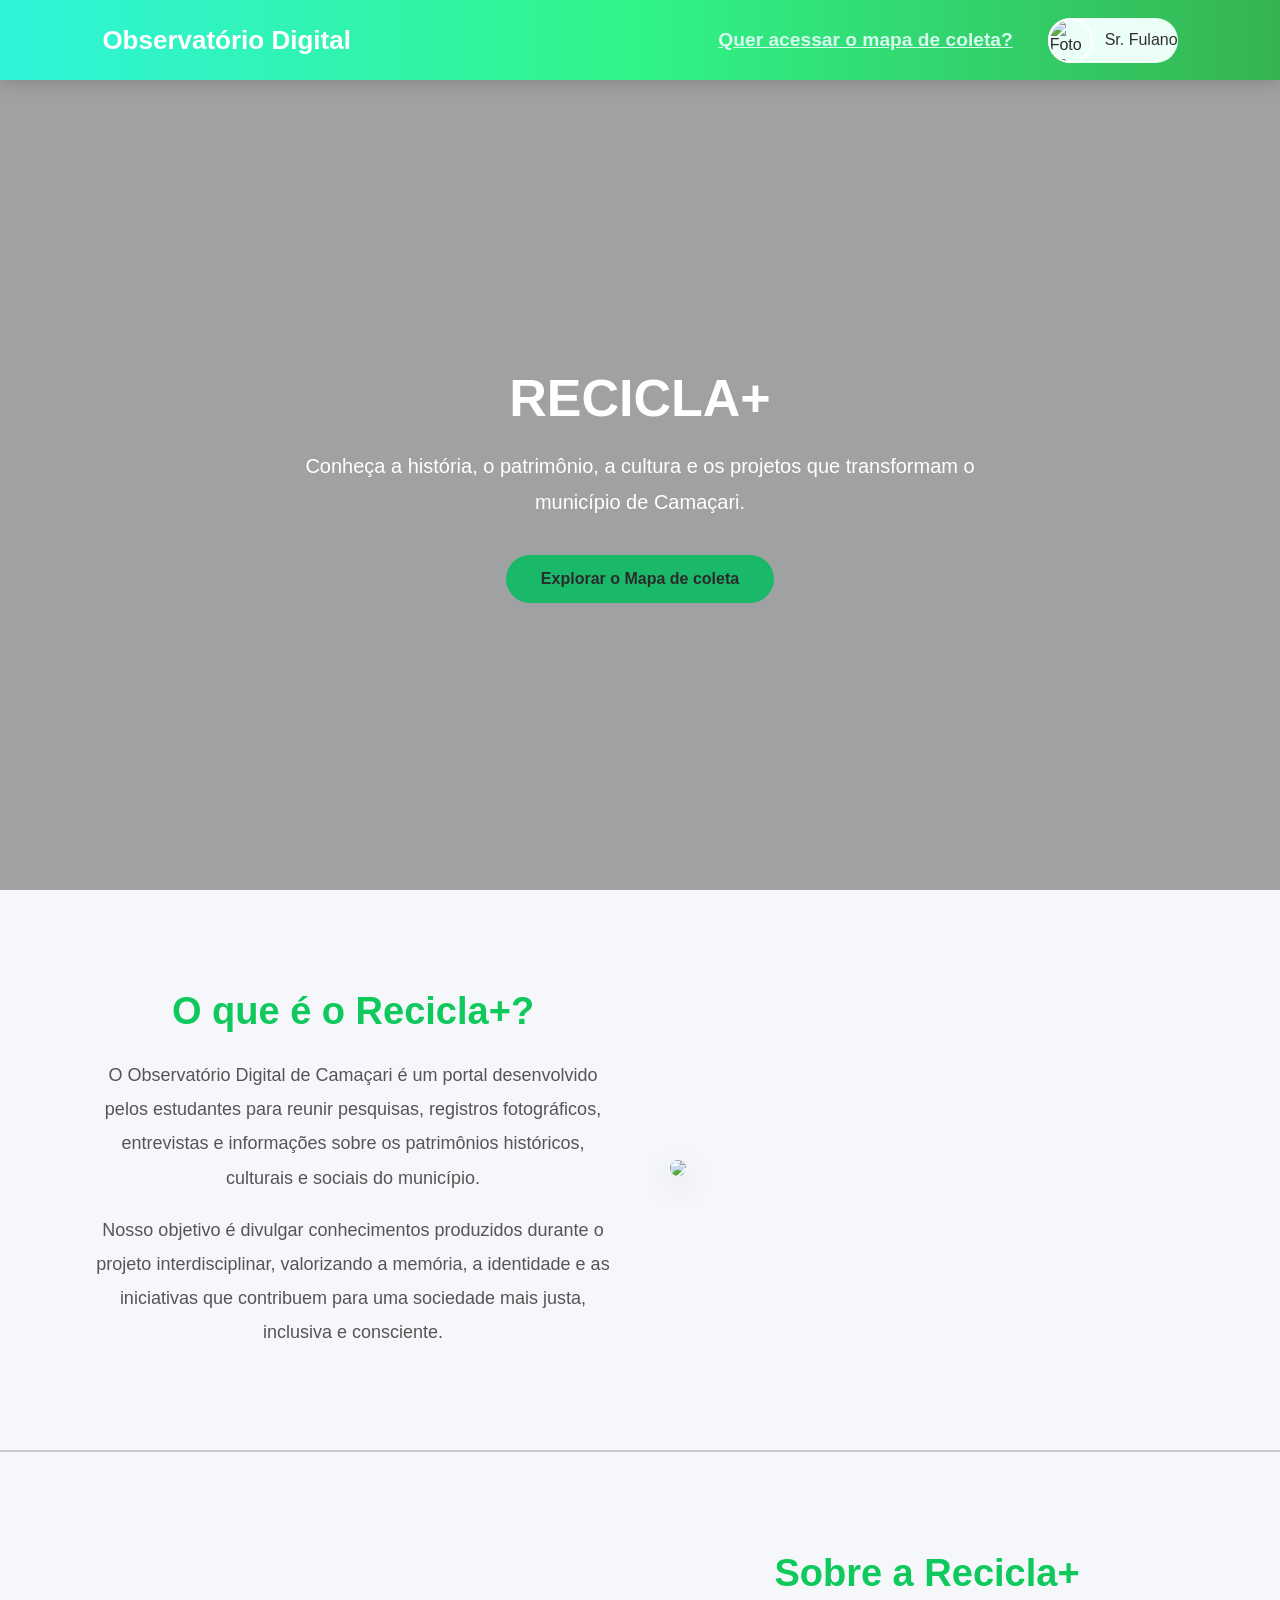
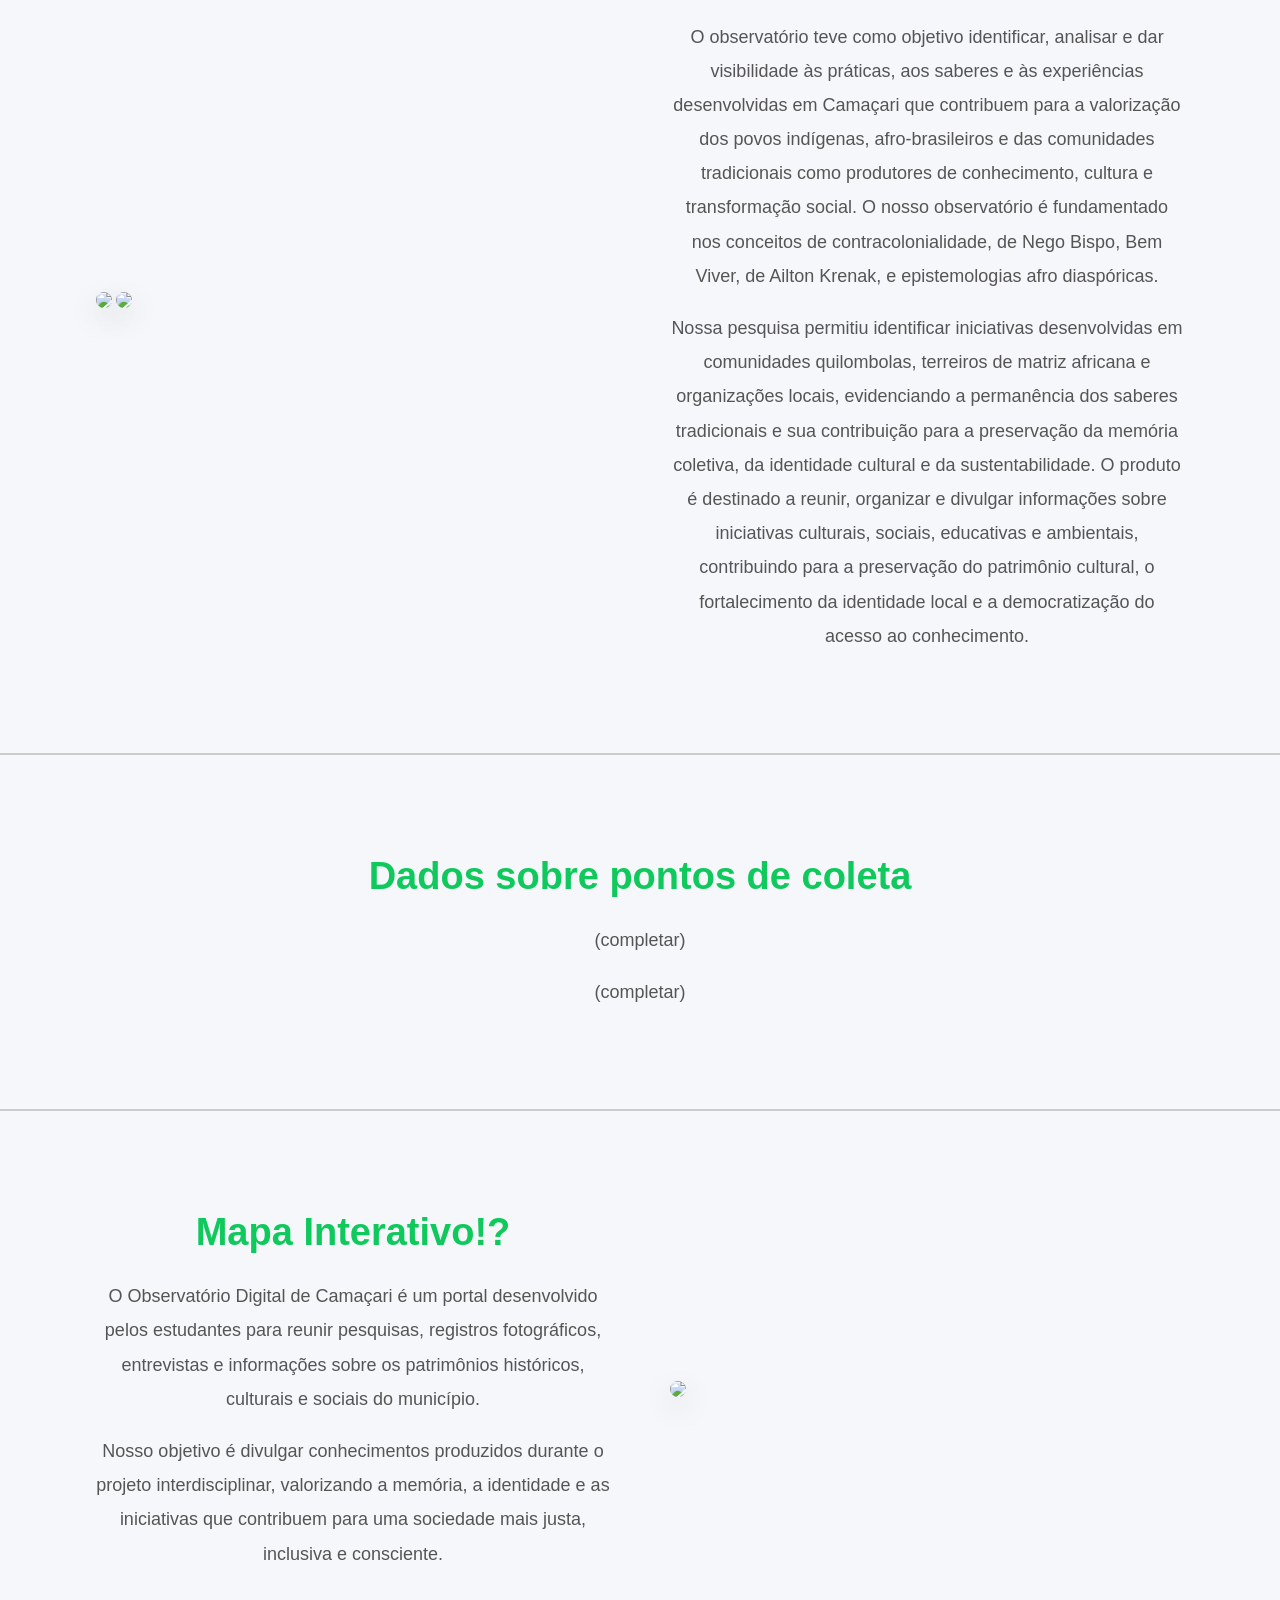
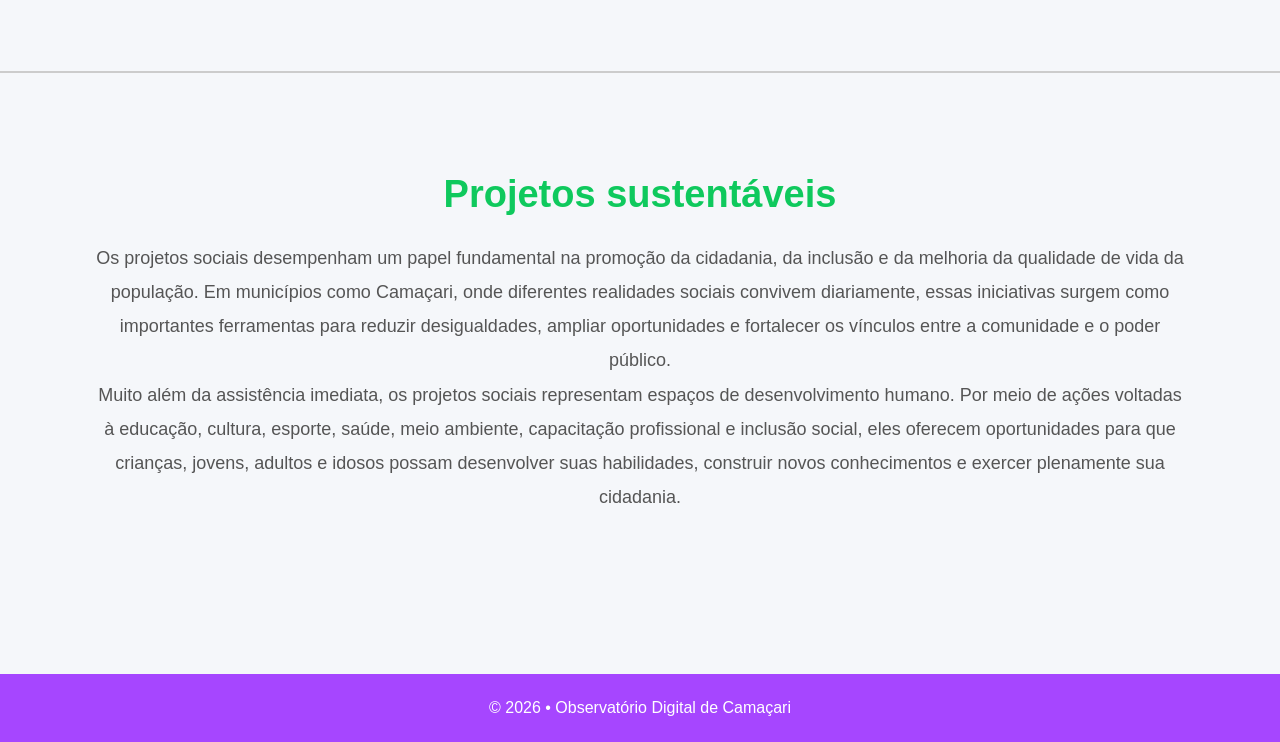
==== index.html @ 1f4148ce "Adicionando tudo que eu fiz desde 7:00" ====
<!DOCTYPE html>
<html lang="pt-BR">
<head>
<meta charset="UTF-8">
<meta name="viewport" content="width=device-width, initial-scale=1.0">

<title>Observatório Digital de Camaçari</title>

<link href="recursos2/home.css" rel="stylesheet">

</head>

<body>

<header>


<div class="logo">

  <h2>Observatório Digital</h2>

</div>

<nav>
            <button id="button">Quer acessar o mapa de coleta?</button>
            <div class="user-profile" >        
                <img src="https://encrypted-tbn0.gstatic.com/images?q=tbn:ANd9GcTvbJuYcqvVs_79X4Yy4Hj0wxfVNXwMsStUS_vH77l0SEomRdXSbLgIWrzU&s=10" alt="Foto de perfil" id="userimg">
                <h3 id="username">Sr. Fulano</h3>
                </div>

        </nav>

</header>

<!-- Aqui é o cabeçalho inicial-->

<section class="hero">

<div class="hero-content">

<h1>RECICLA+</h1>

<p>

Conheça a história, o patrimônio, a cultura e os projetos
que transformam o município de Camaçari.

</p>

<a href="#" class="btn">

Explorar o Mapa de coleta

</a>

</div>

</section>

<!-- Primeiro sobre-->



<section class="sobre">

<div class="texto1">

<h2>O que é o Recicla+?</h2>

<p>

O Observatório Digital de Camaçari é um portal desenvolvido
pelos estudantes para reunir pesquisas, registros fotográficos,
entrevistas e informações sobre os patrimônios históricos,
culturais e sociais do município.

</p>

<br>

<p>

Nosso objetivo é divulgar conhecimentos produzidos durante
o projeto interdisciplinar, valorizando a memória, a identidade
e as iniciativas que contribuem para uma sociedade mais justa,
inclusiva e consciente.

</p>

</div>

<div class="imagem">

<img src="https://blogger.googleusercontent.com/img/b/R29vZ2xl/AVvXsEh2GADcpsVYtwxvRdhyphenhyphennuKxAy5X-VXSYOnoaiGXrhHWpPWOA0fd_KvvPHgKa3dELFNddSvMpXwOrGMR8a-W3tw3qMD0-_oOTT14PoQR9-1KDHm1W_zDYEKhJw5KjUGHpUmTl-We4SqWpi8/s550/paroquia-do-divino-espirito.jpg">

</div>

</section>

<!-- A partir daqui é sobre o segundo sobre-->
<hr style="border: 0; border-top: 2px solid #ccc; margin: 20px 0;">

<section class="sobre">

<div class="imagem">

<img src="https://encrypted-tbn0.gstatic.com/images?q=tbn:ANd9GcT_UUx2mxKRzTuoXvuELKrg51cZapQam0dfR7pubhwHhCP2T8aeZZFwtFY&s=10">
<img src="https://encrypted-tbn0.gstatic.com/images?q=tbn:ANd9GcRGh8moG_SYYwbx7XzI5nkL3e6_1crmSPXZi5e2_LYdy8k1KRcasbnfYQNB&s=10">

</div>

<div class="texto1">

<h2>Sobre a Recicla+</h2>

<p>

O observatório teve como objetivo identificar, analisar e dar visibilidade às práticas, 
aos saberes e às experiências desenvolvidas em Camaçari que contribuem para a 
valorização dos povos indígenas, afro-brasileiros e das comunidades tradicionais como 
produtores de conhecimento, cultura e transformação social. O nosso observatório é fundamentado 
nos conceitos de contracolonialidade, de Nego Bispo, Bem Viver, de Ailton Krenak, e epistemologias afro
diaspóricas.

</p>

<br>

<p>

Nossa pesquisa permitiu identificar iniciativas desenvolvidas em comunidades 
quilombolas, terreiros de matriz africana e organizações locais, evidenciando a permanência 
dos saberes tradicionais e sua contribuição para a preservação da memória coletiva, da 
identidade cultural e da sustentabilidade.  O produto é destinado a 
reunir, organizar e divulgar informações sobre iniciativas culturais, sociais, educativas e 
ambientais, contribuindo para a preservação do patrimônio cultural, o fortalecimento da 
identidade local e a democratização do acesso ao conhecimento. 

</p>

</div>



</section>


<!-- A descrição da tabelinha, sem imagens -->
<hr style="border: 0; border-top: 2px solid #ccc; margin: 20px 0;">

<section class="sobre">

<div class="texto1">

<h2>Dados sobre pontos de coleta</h2>

<p>

(completar)

</p>

<br>

<p>

(completar)

</p>

</div>



</section>


<!-- Aqui é a print do mapa -->
<hr style="border: 0; border-top: 2px solid #ccc; margin: 20px 0;">

<section class="sobre">

<div class="texto1">

<h2>Mapa Interativo!?</h2>

<p>

O Observatório Digital de Camaçari é um portal desenvolvido
pelos estudantes para reunir pesquisas, registros fotográficos,
entrevistas e informações sobre os patrimônios históricos,
culturais e sociais do município.

</p>

<br>

<p>

Nosso objetivo é divulgar conhecimentos produzidos durante
o projeto interdisciplinar, valorizando a memória, a identidade
e as iniciativas que contribuem para uma sociedade mais justa,
inclusiva e consciente.

</p>

</div>

<div class="imagem">

<img src="mapa.png">

</div>

</section>

<!-- A descrição da da galeria de projetos, sem imagens -->
<hr style="border: 0; border-top: 2px solid #ccc; margin: 20px 0;">

<section class="sobre">

<div class="texto1">

<h2>Projetos sustentáveis</h2>

<p>Os projetos sociais desempenham um papel fundamental na promoção da cidadania, da inclusão e da melhoria da qualidade de vida da população. Em municípios como Camaçari, onde diferentes realidades sociais convivem diariamente, essas iniciativas surgem como importantes ferramentas para reduzir desigualdades, ampliar oportunidades e fortalecer os vínculos entre a comunidade e o poder público.</p>

<p>Muito além da assistência imediata, os projetos sociais representam espaços de desenvolvimento humano. Por meio de ações voltadas à educação, cultura, esporte, saúde, meio ambiente, capacitação profissional e inclusão social, eles oferecem oportunidades para que crianças, jovens, adultos e idosos possam desenvolver suas habilidades, construir novos conhecimentos e exercer plenamente sua cidadania.</p>

</div>

</section>

 <!-- Cards da galeria-->
    <main class="galeria" id="galeria">
        <!-- Os cards serão criados pelo JavaScript -->
    </main>




</section>

<!-- Refêrencias aos scripts no fim do HTML pra carregar tudo-->
    <script src="homepage-recursos/home.js"></script>
    <script src="homepage-recursos/page.js"></script>

<footer>

© 2026 • Observatório Digital de Camaçari

</footer>

</body>
</html>
---- recursos2/home.css ----
*{
    margin:0;
    padding:0;
    box-sizing:border-box;
}

body{
    font-family:'Poppins',sans-serif;
    background:#f5f7fa;
    color:#2b2b2b;
}

header{
    position:fixed;
    top:0;
    width:100%;
    height:80px;

    background:linear-gradient(90deg,#30f4da,#30f488,#35b451 );

    display:flex;
    justify-content:space-between;
    align-items:center;

    padding:0 8%;

    box-shadow:0 4px 15px rgba(0,0,0,.15);

    z-index:1000;
}


.logo {
    display: flex;
    align-items: center;
    gap: 50px; 
}

.logo h2 {
    color: rgb(255, 255, 255);
    font-size: 26px;
    font-weight: 700;
    margin: 0; 
}


nav{

    display:flex;

    gap:35px;

}


nav a{

    text-decoration:none;

    color:white;

    font-weight:500;

    transition:.3s;

}

nav button {
    text-decoration: underline;
    color: rgb(214, 252, 239);
    font-weight: 700; 
    transition: .3s;
    
    
    background-color: transparent;
    border: none; 
    font-size: 1.2rem; 
    cursor: pointer;
    padding: 0; 
}



nav a:hover{

    opacity:.75;

}

nav button:hover{

    opacity:.75;

}

.hero{

    margin-top:80px;

    height:90vh;

    display:flex;

    justify-content:center;

    align-items:center;

    text-align:center;

    padding:50px;

    background:linear-gradient(rgba(0,0,0,.35),rgba(0,0,0,.35)),
    url("https://www.infomoney.com.br/wp-content/uploads/2025/05/Sustentabilidade-e1746910966121.jpg?quality=70");

    background-size:cover;

    background-position:center;

    color:white;

}

.hero-content{

    max-width:700px;

}

.hero h1{

    font-size:52px;

    margin-bottom:20px;

}

.hero p{

    font-size:20px;

    line-height:1.8;

    margin-bottom:35px;

}

.btn{

    display:inline-block;

    padding:15px 35px;

    border-radius:50px;

    text-decoration:none;

    background:#19b969;

    color:#2b2b2b;

    font-weight:bold;

    transition:.3s;

}

.btn:hover{

    transform:translateY(-3px);

}

.sobre{

    width:85%;

    max-width:1100px;

    margin:100px auto;

    display:flex;

    gap:60px;

    align-items:center;

}

/*  Texto 1*/

.texto1{

    flex:1;

}

.texto1 h2{

    font-size:38px;

    color:#0fc95d;

    margin-bottom:25px;
    text-align: center;

}

.texto1 p{

    line-height:1.9;

    color:#555;
     text-align: center;
    font-size:18px;

}


/* Resto */

.imagem{

    flex:1;

}

.imagem img{

    width:100%;
    margin-bottom: 20px;
    margin-top: 20px;
    border-radius:20px;

    box-shadow:0 10px 30px rgba(0,0,0,.15);
    transition:.8s;

}

.imagem img:hover{

transform: scale(1.05);
}

footer{

    background:#a646ff ;

    color:white;

    text-align:center;

    padding:25px;

}

.galeria{

    width:80%;

    max-width:1000px;

    margin:0 auto 60px;

    display:grid;

    grid-template-columns:
    repeat(auto-fit,minmax(320px,1fr));

    gap:35px;
    cursor: pointer; 

}

.galeria1{

    width:80%;

    max-width:1000px;

    margin:0 auto 60px;

    display:grid;

    grid-template-columns:
    repeat(auto-fit,minmax(320px,1fr));

    gap:35px;
    cursor: pointer; 

}

/* ==========================
   CARD DO PROJETO
========================== */


.card-img{

    background:white;

    border-radius:20px;

    overflow:hidden;

    transition:.35s;

    box-shadow:
    0 10px 25px rgba(0,0,0,.10);

}


.card-img:hover{

    transform:translateY(-20px);

    box-shadow:
    0 15px 40px rgba(164, 73, 250, 0.35);
    transform: scale(1.05);

}

  .user-profile {
      display: flex;
      align-items: center;
      gap: 12px;
      background-color: #ecfff6;
       border-radius: 30px 30px 30px 30px;
    }


    .user-profile img {
      width: 45px;
      height: 45px;
      border-radius: 50%;
      object-fit: cover; 
      border: 2px solid #fff;
    }

    .user-profile img:hover {
      transform: scale(1.05);
    }

    .user-profile h3 {
      color: #2f3030;
      margin: 0; 
      font-family: Arial, sans-serif;
      font-size: 16px;
      font-weight: 500;
    }

    .user-profile h3:hover {
        transform: scale(1.05);
    }
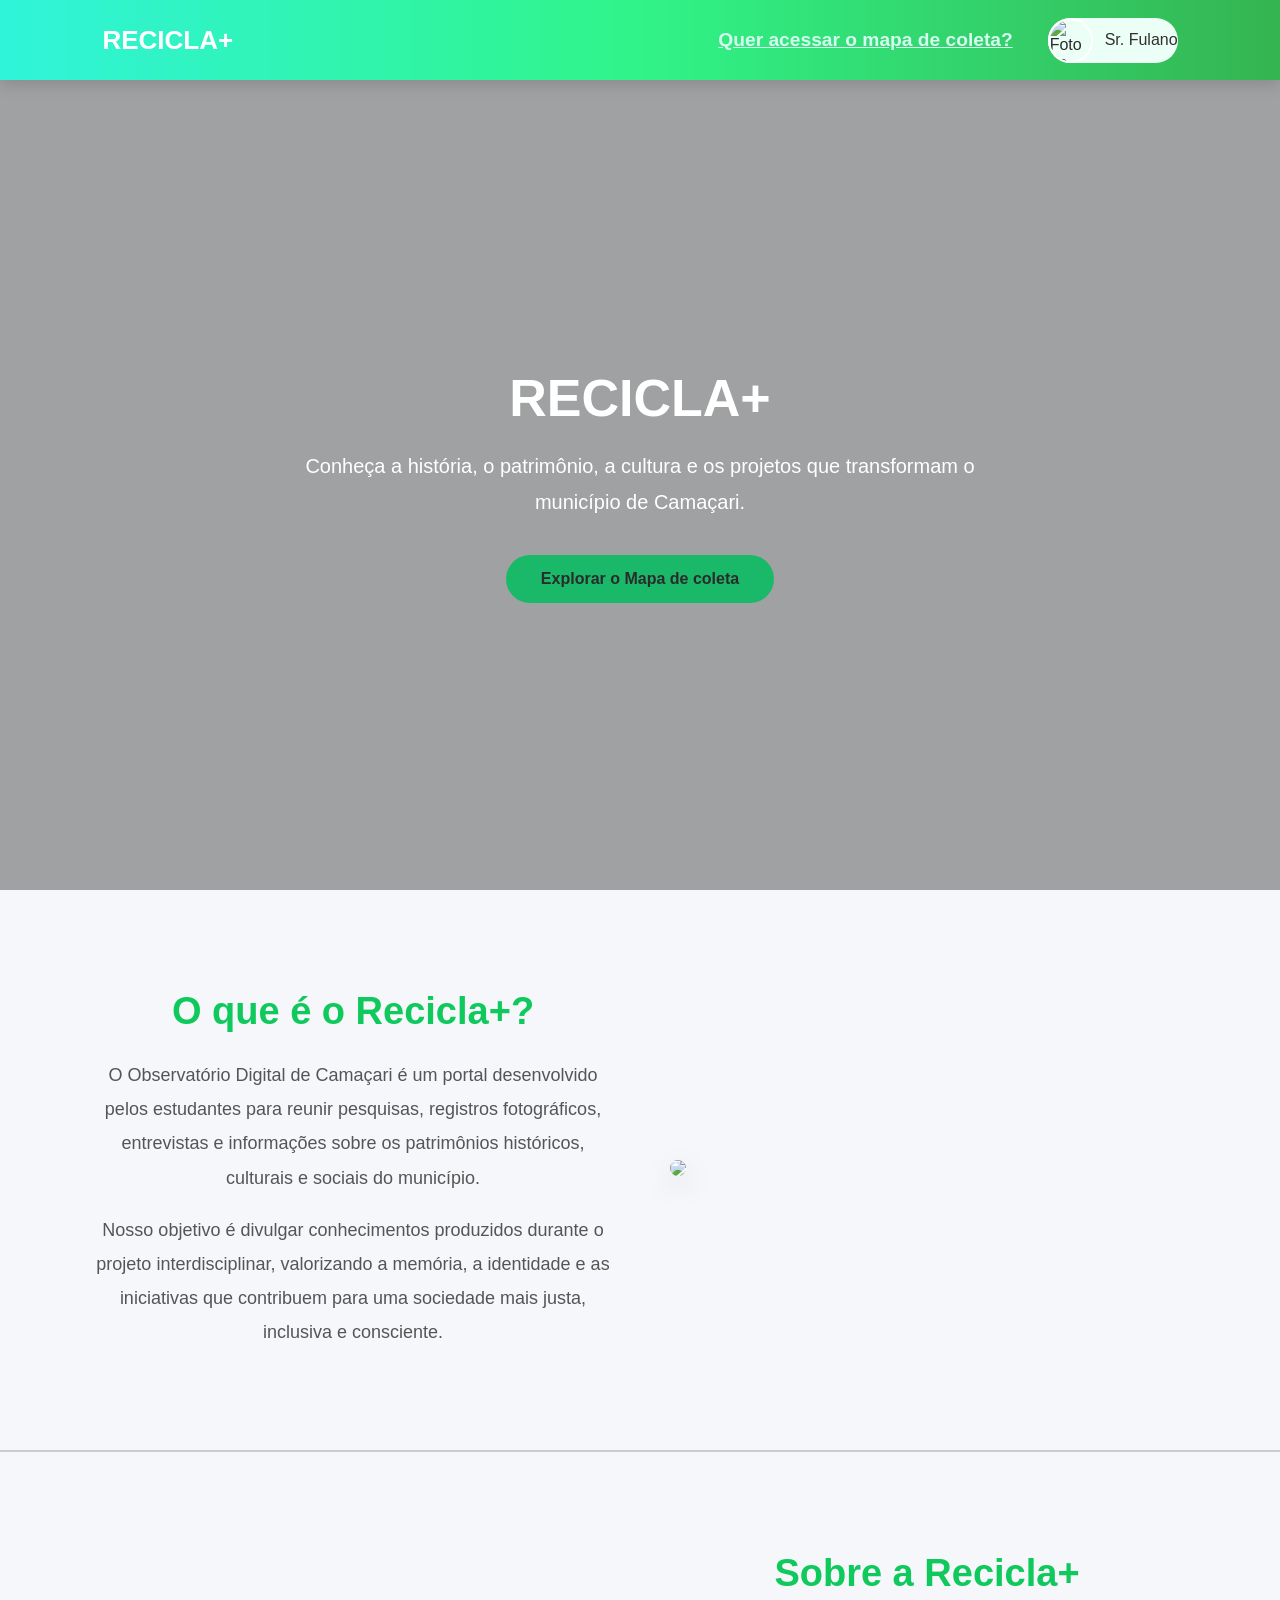
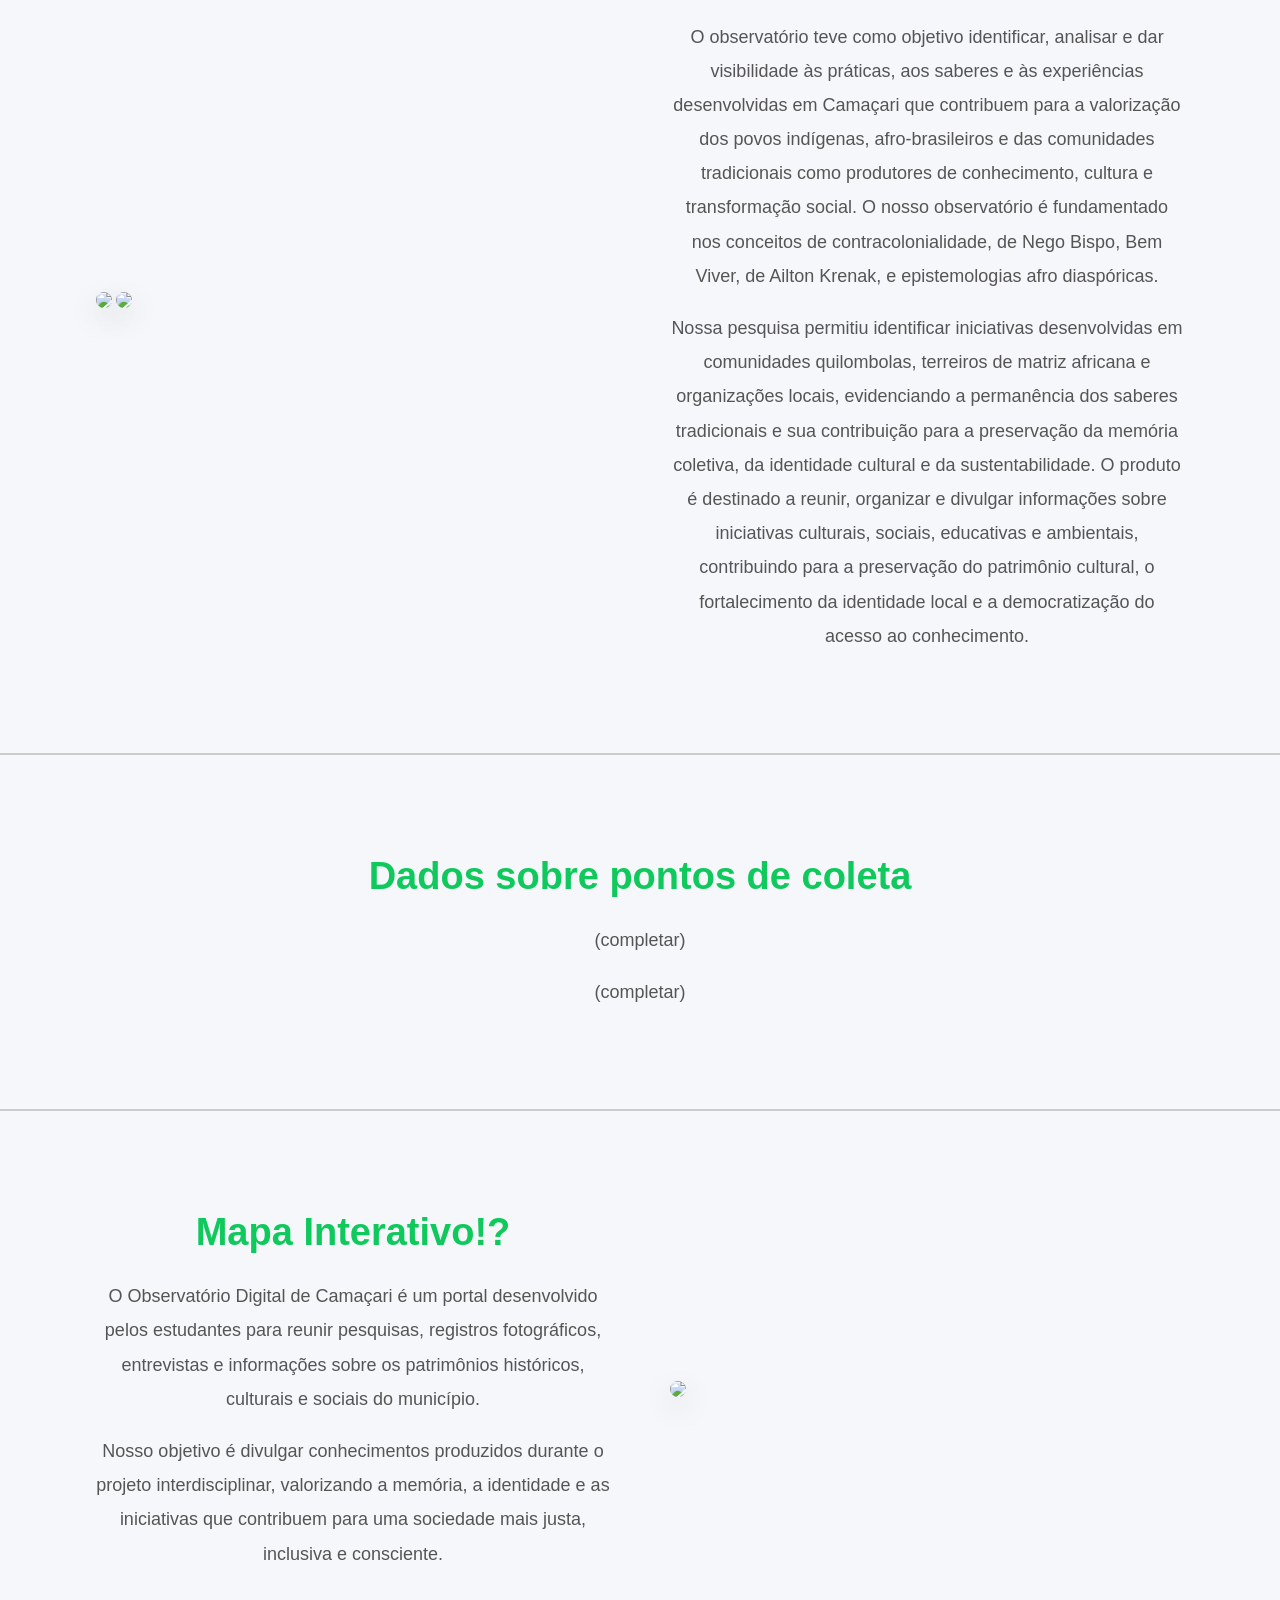
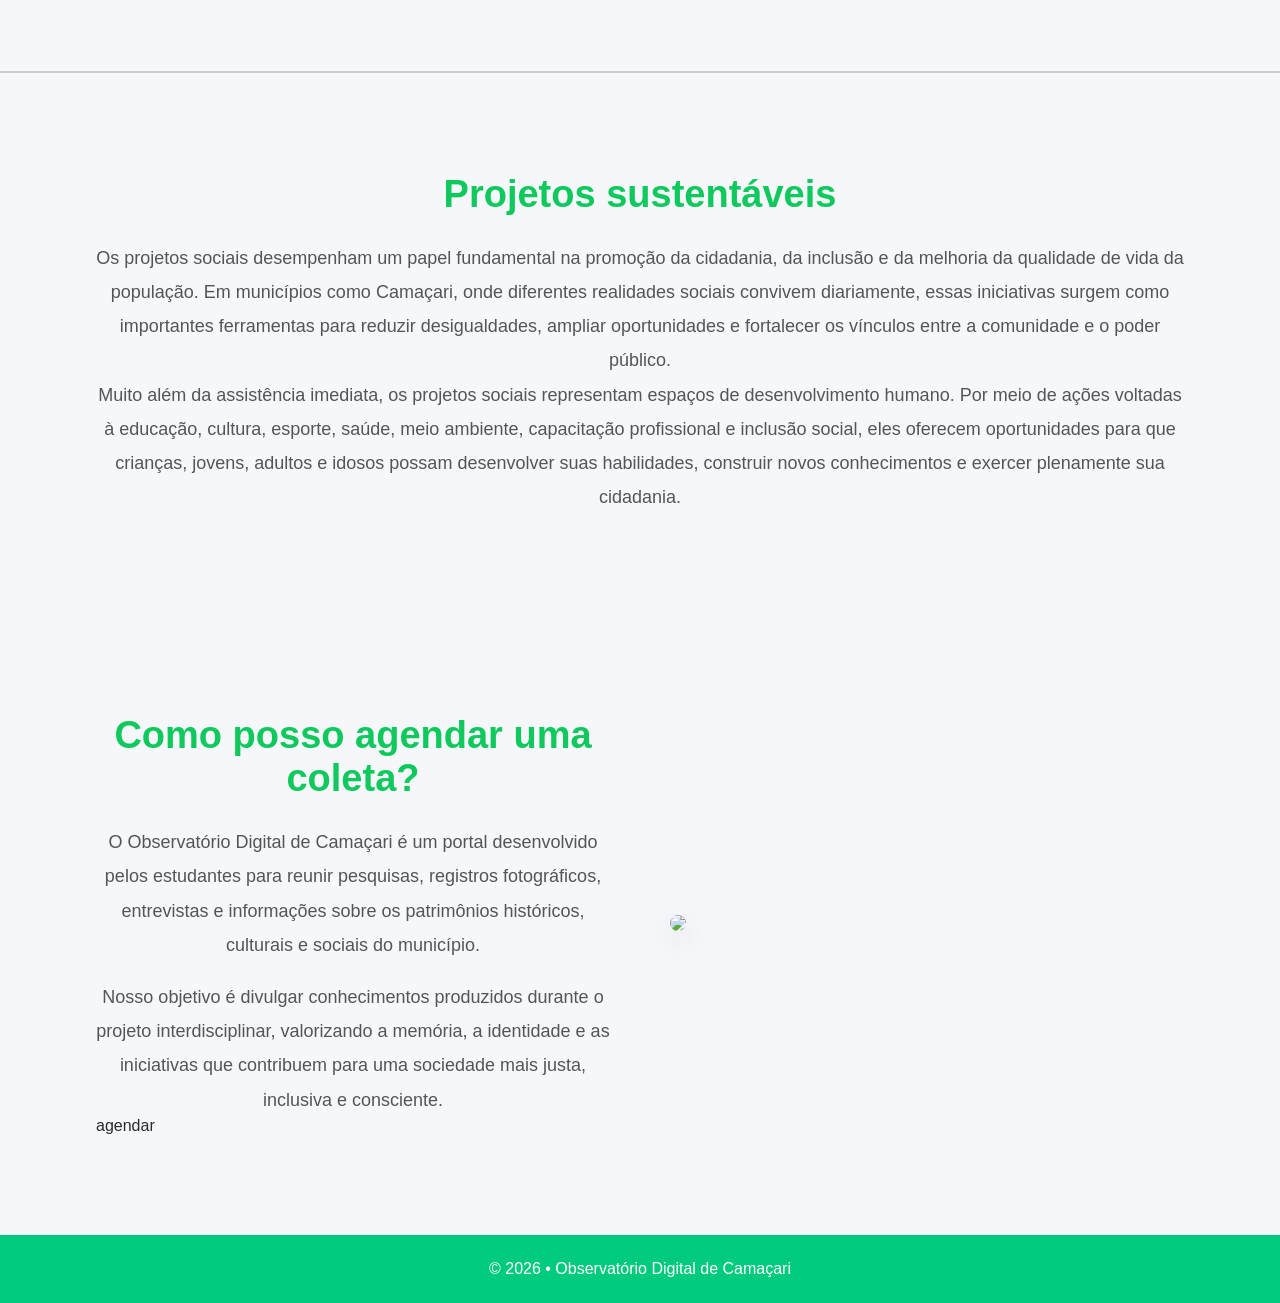
==== commit 3cb3e124: "Atualizando todo o trabalho, com sistema de pontos só o front" ====
--- a/index.html
+++ b/index.html
@@ -4,7 +4,7 @@
 <meta charset="UTF-8">
 <meta name="viewport" content="width=device-width, initial-scale=1.0">
 
-<title>Observatório Digital de Camaçari</title>
+<title>RECICLA+ - home</title>
 
 <link href="recursos2/home.css" rel="stylesheet">
 
@@ -17,7 +17,7 @@
 
 <div class="logo">
 
-  <h2>Observatório Digital</h2>
+  <h2>RECICLA+</h2>
 
 </div>
 
@@ -47,7 +47,7 @@
 
 </p>
 
-<a href="#" class="btn">
+<a href="http://127.0.0.1:5500/mapa.html" class="btn">
 
 Explorar o Mapa de coleta
 
@@ -91,7 +91,7 @@
 
 <div class="imagem">
 
-<img src="https://blogger.googleusercontent.com/img/b/R29vZ2xl/AVvXsEh2GADcpsVYtwxvRdhyphenhyphennuKxAy5X-VXSYOnoaiGXrhHWpPWOA0fd_KvvPHgKa3dELFNddSvMpXwOrGMR8a-W3tw3qMD0-_oOTT14PoQR9-1KDHm1W_zDYEKhJw5KjUGHpUmTl-We4SqWpi8/s550/paroquia-do-divino-espirito.jpg">
+<img src="https://encrypted-tbn0.gstatic.com/images?q=tbn:ANd9GcSHN-goLT7LZ_uojBtQTOiPHWVU9CE-BYgIHt07w3ZBGQ&s=10">
 
 </div>
 
@@ -104,8 +104,8 @@
 
 <div class="imagem">
 
-<img src="https://encrypted-tbn0.gstatic.com/images?q=tbn:ANd9GcT_UUx2mxKRzTuoXvuELKrg51cZapQam0dfR7pubhwHhCP2T8aeZZFwtFY&s=10">
-<img src="https://encrypted-tbn0.gstatic.com/images?q=tbn:ANd9GcRGh8moG_SYYwbx7XzI5nkL3e6_1crmSPXZi5e2_LYdy8k1KRcasbnfYQNB&s=10">
+<img src="https://i0.wp.com/www.larplasticos.com.br/wp-content/uploads/2020/08/como-reciclar.jpg?resize=660%2C371&ssl=1">
+<img src="https://encrypted-tbn0.gstatic.com/images?q=tbn:ANd9GcT-mJaRRf_LtFpo7Sc_B4y26khoyUBIwIGRL6Dbg3LyiNv_idCRalcyW65p&s=10">
 
 </div>
 
@@ -241,6 +241,43 @@
 
 </section>
 
+
+<section class="sobre">
+
+<div class="texto1">
+
+<h2>Como posso agendar uma coleta?</h2>
+
+<p>
+
+O Observatório Digital de Camaçari é um portal desenvolvido
+pelos estudantes para reunir pesquisas, registros fotográficos,
+entrevistas e informações sobre os patrimônios históricos,
+culturais e sociais do município.
+
+</p>
+
+<br>
+
+<p>
+
+Nosso objetivo é divulgar conhecimentos produzidos durante
+o projeto interdisciplinar, valorizando a memória, a identidade
+e as iniciativas que contribuem para uma sociedade mais justa,
+inclusiva e consciente.
+
+</p>
+
+<a> agendar </a>
+</div>
+
+<div class="imagem">
+
+<img src="https://encrypted-tbn0.gstatic.com/images?q=tbn:ANd9GcSHN-goLT7LZ_uojBtQTOiPHWVU9CE-BYgIHt07w3ZBGQ&s=10">
+
+</div>
+
+</section>
 <!-- Refêrencias aos scripts no fim do HTML pra carregar tudo-->
     <script src="homepage-recursos/home.js"></script>
     <script src="homepage-recursos/page.js"></script>
--- a/recursos2/home.css
+++ b/recursos2/home.css
@@ -244,7 +244,7 @@
 
 footer{
 
-    background:#a646ff ;
+    background:#00ca7d ;
 
     color:white;
 
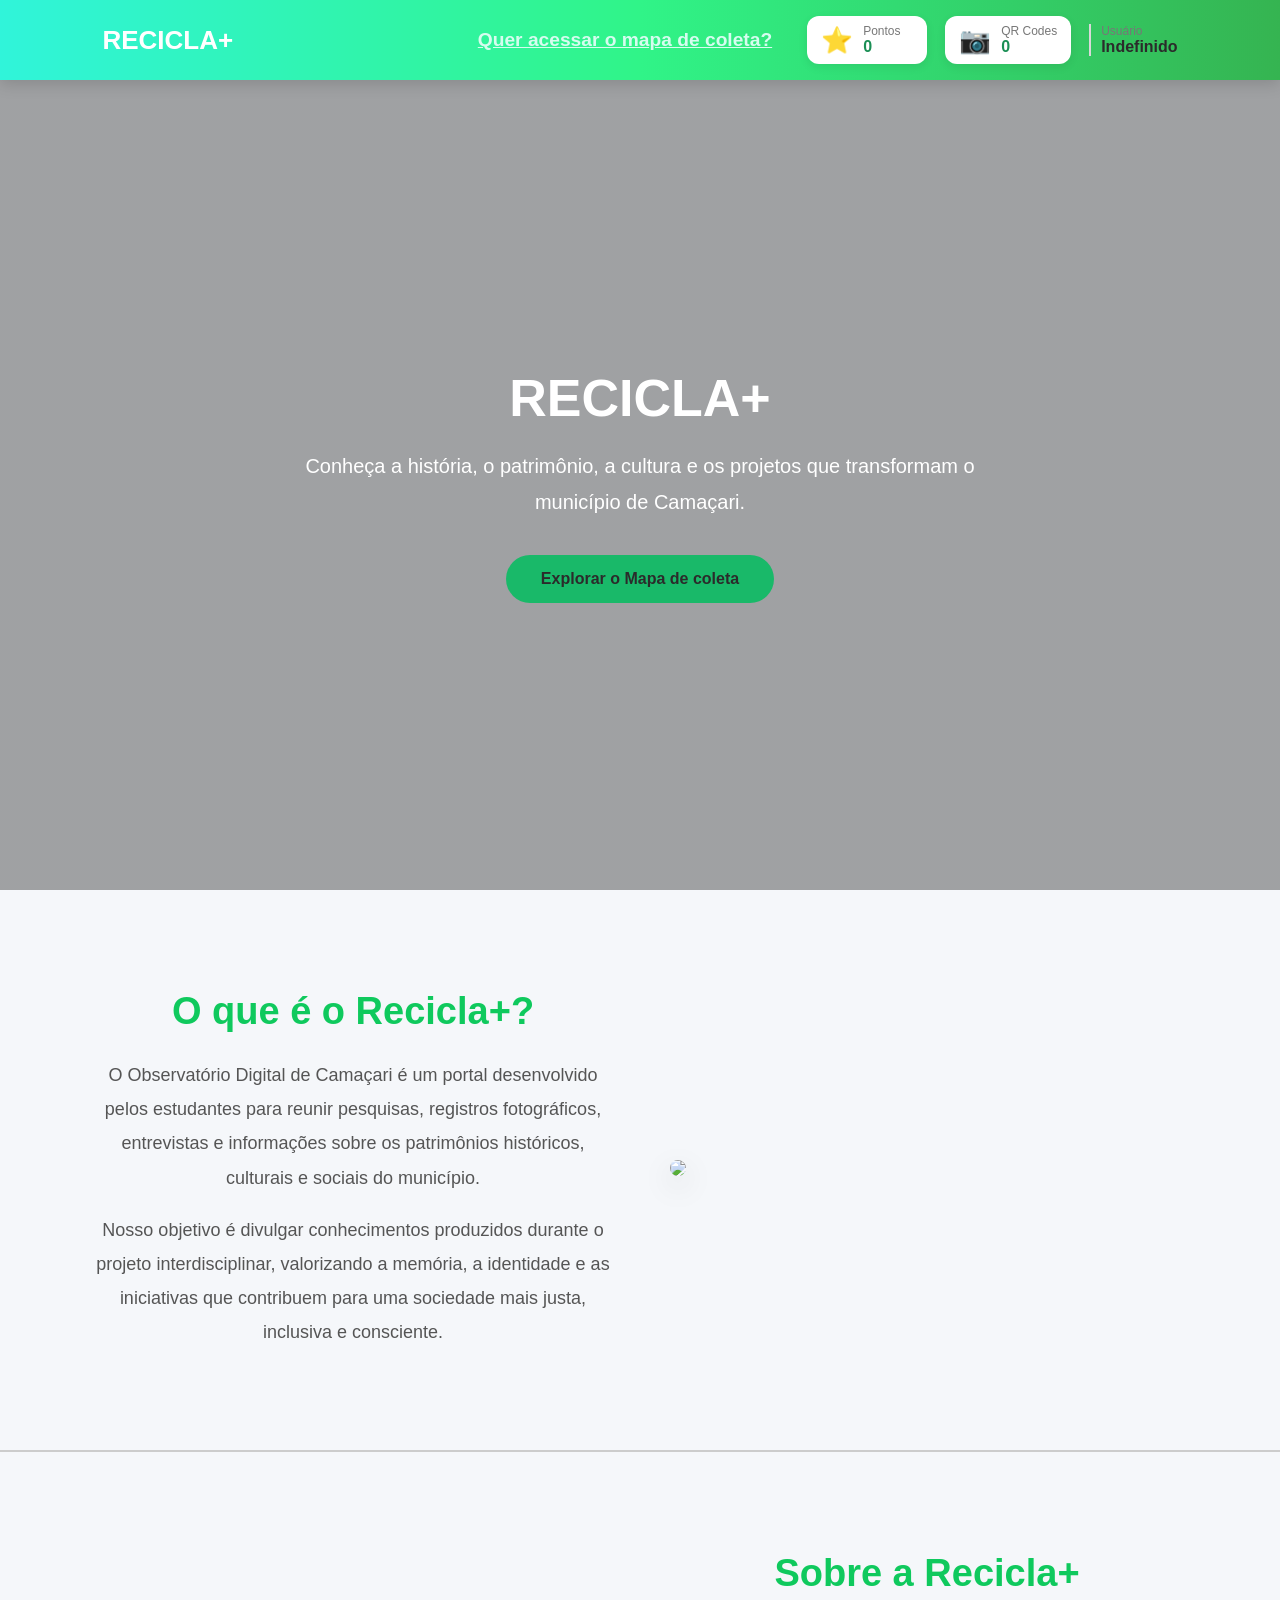
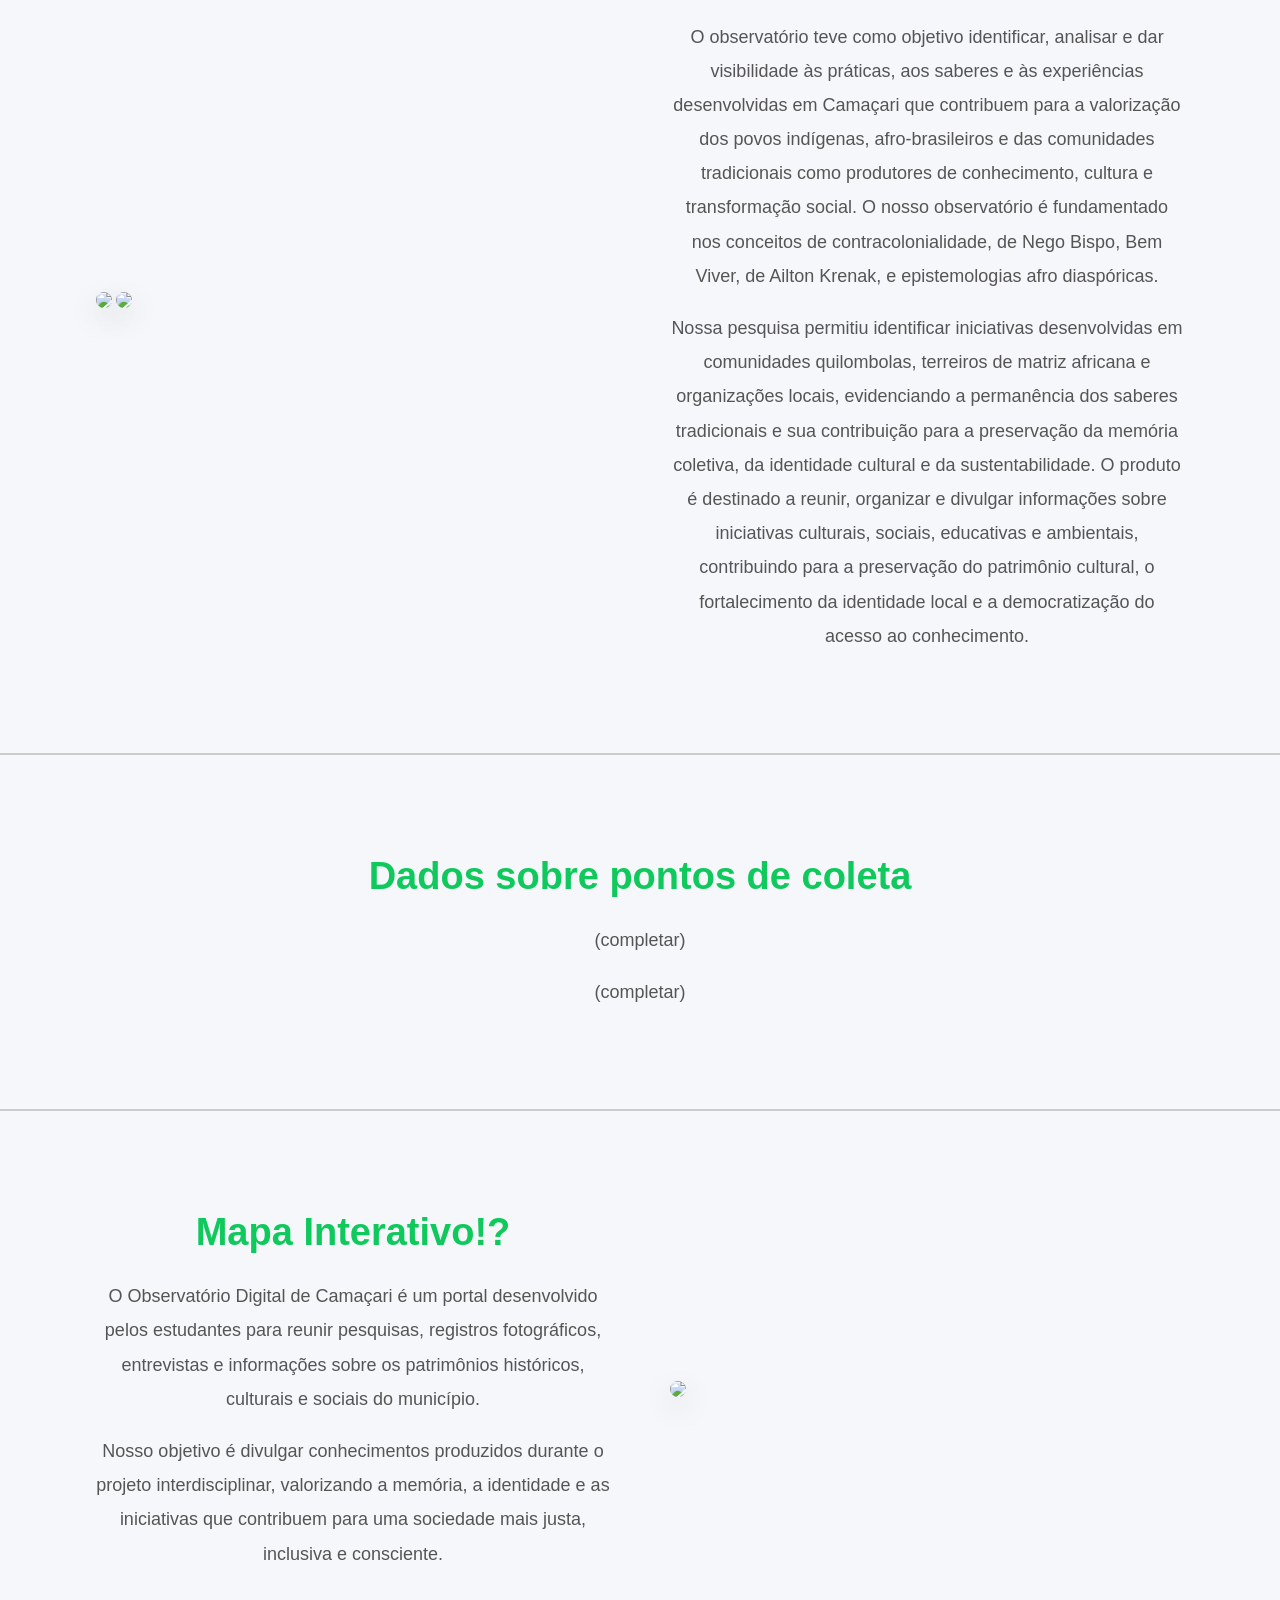
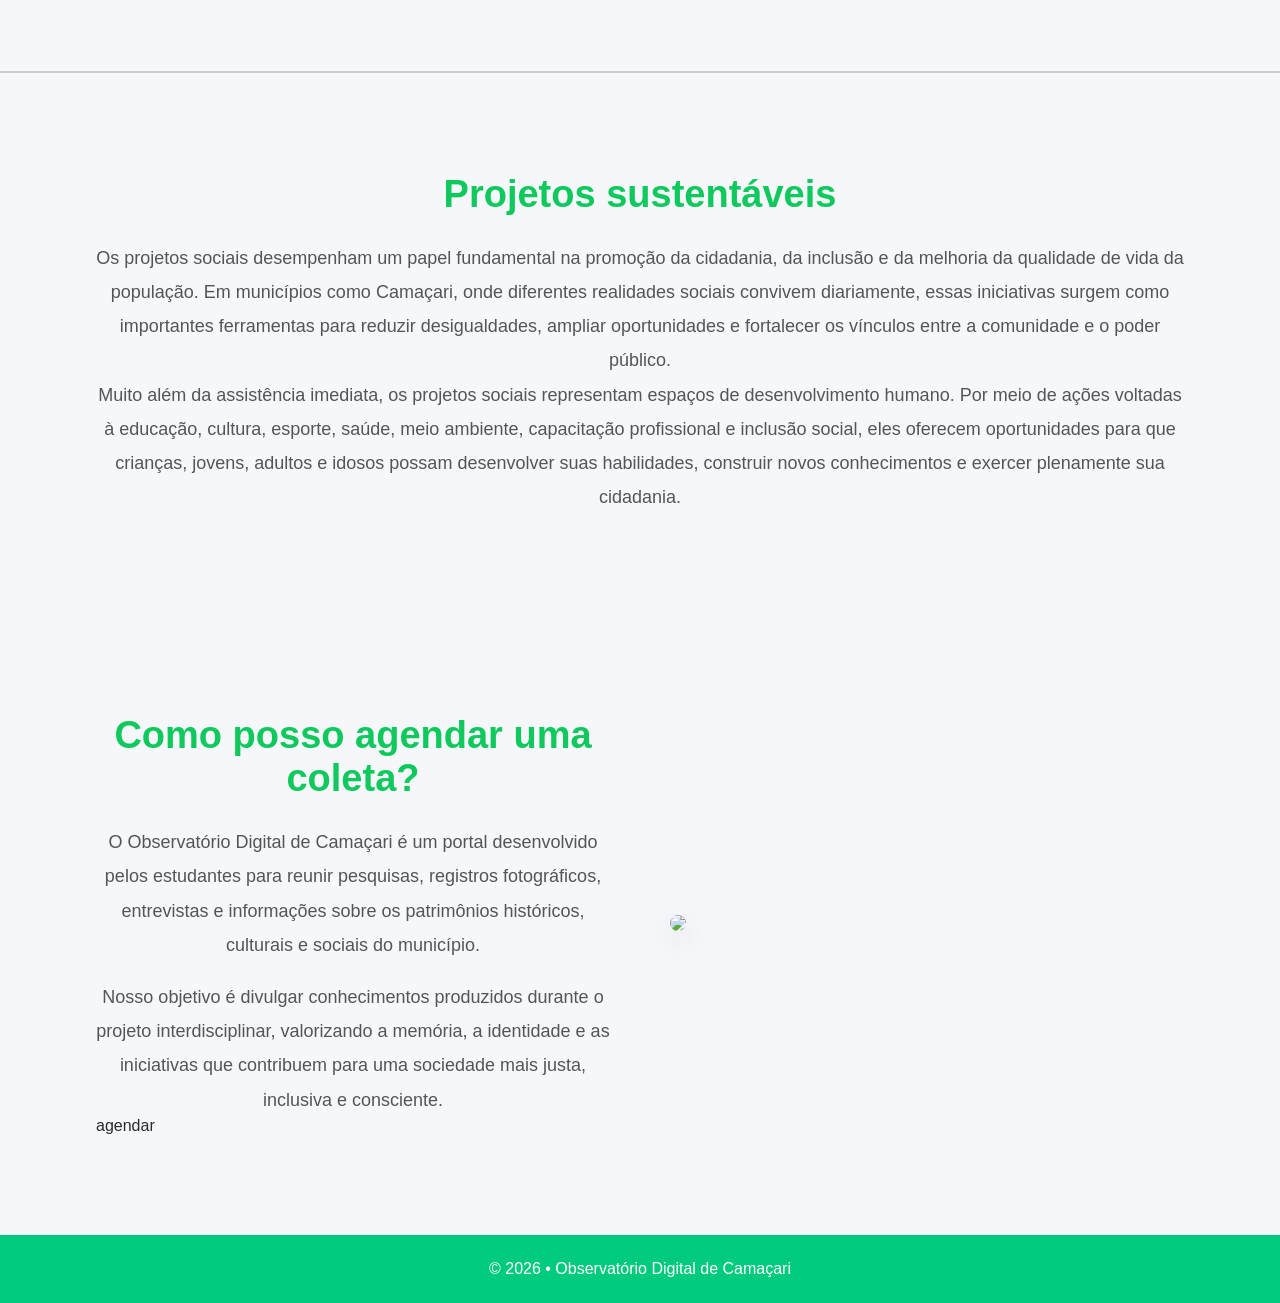
==== commit 4a3c096e: "Adicionando alguns ajustes, como fazer os botões funcionaram e aba simples no Mapa" ====
--- a/index.html
+++ b/index.html
@@ -1,12 +1,13 @@
 <!DOCTYPE html>
 <html lang="pt-BR">
 <head>
-<meta charset="UTF-8">
-<meta name="viewport" content="width=device-width, initial-scale=1.0">
-
-<title>RECICLA+ - home</title>
-
-<link href="recursos2/home.css" rel="stylesheet">
+    <meta charset="UTF-8">
+    <meta name="viewport" content="width=device-width, initial-scale=1.0">
+
+    <title>RECICLA+ - home</title>
+    <link rel="icon" type="image/png" href="logo.jpeg">
+    
+    <link href="recursos2/home.css" rel="stylesheet">
 
 </head>
 
@@ -14,21 +15,50 @@
 
 <header>
 
-
-<div class="logo">
-
-  <h2>RECICLA+</h2>
-
-</div>
-
-<nav>
-            <button id="button">Quer acessar o mapa de coleta?</button>
-            <div class="user-profile" >        
-                <img src="https://encrypted-tbn0.gstatic.com/images?q=tbn:ANd9GcTvbJuYcqvVs_79X4Yy4Hj0wxfVNXwMsStUS_vH77l0SEomRdXSbLgIWrzU&s=10" alt="Foto de perfil" id="userimg">
+    <div class="logo">
+        <h2>RECICLA+</h2>
+    </div>
+
+    <nav>
+
+        <button id="buttonAba">
+            Quer acessar o mapa de coleta?
+        </button>
+
+        <div class="infoUsuario">
+
+            <div class="statusUsuario">
+
+                <span class="iconeStatus">⭐</span>
+
+                <div>
+                    <small>Pontos</small>
+                    <h4 id="pontosNav">0</h4>
+                </div>
+
+            </div>
+
+            <div class="statusUsuario">
+
+                <span class="iconeStatus">📷</span>
+
+                <div>
+                    <small>QR Codes</small>
+                    <h4 id="qrNav">0</h4>
+                </div>
+
+            </div>
+
+            <div class="usuarioNome">
+
+                <small>Usuário</small>
                 <h3 id="username">Sr. Fulano</h3>
-                </div>
-
-        </nav>
+
+            </div>
+
+        </div>
+
+    </nav>
 
 </header>
 
@@ -47,7 +77,7 @@
 
 </p>
 
-<a href="http://127.0.0.1:5500/mapa.html" class="btn">
+<a href="https://luiscript-ed.github.io/ReciclaMais/site-map/mapa.html" class="btn">
 
 Explorar o Mapa de coleta
 
@@ -279,8 +309,7 @@
 
 </section>
 <!-- Refêrencias aos scripts no fim do HTML pra carregar tudo-->
-    <script src="homepage-recursos/home.js"></script>
-    <script src="homepage-recursos/page.js"></script>
+    <script src="recursos2/home.js"></script>
 
 <footer>
 
--- a/recursos2/home.css
+++ b/recursos2/home.css
@@ -352,4 +352,77 @@
 
     .user-profile h3:hover {
         transform: scale(1.05);
-    }+    }
+
+    .infoUsuario{
+
+    display:flex;
+    align-items:center;
+    gap:18px;
+
+}
+
+.statusUsuario{
+
+    display:flex;
+    align-items:center;
+    gap:10px;
+
+    background:#ffffff;
+    padding:8px 14px;
+
+    border-radius:12px;
+
+    box-shadow:0 3px 10px rgba(0,0,0,.08);
+
+    min-width:120px;
+
+}
+
+.iconeStatus{
+
+    font-size:1.6rem;
+
+}
+
+.statusUsuario small{
+
+    display:block;
+    color:#777;
+    font-size:.75rem;
+
+}
+
+.statusUsuario h4{
+
+    margin:0;
+    color:#1b8f55;
+    font-size:1rem;
+    font-weight:700;
+
+}
+
+.usuarioNome{
+
+    display:flex;
+    flex-direction:column;
+    justify-content:center;
+
+    padding-left:10px;
+    border-left:2px solid #d9d9d9;
+
+}
+
+.usuarioNome small{
+
+    color:#777;
+    font-size:.75rem;
+
+}
+
+.usuarioNome h3{
+
+    margin:0;
+    font-size:1rem;
+
+}
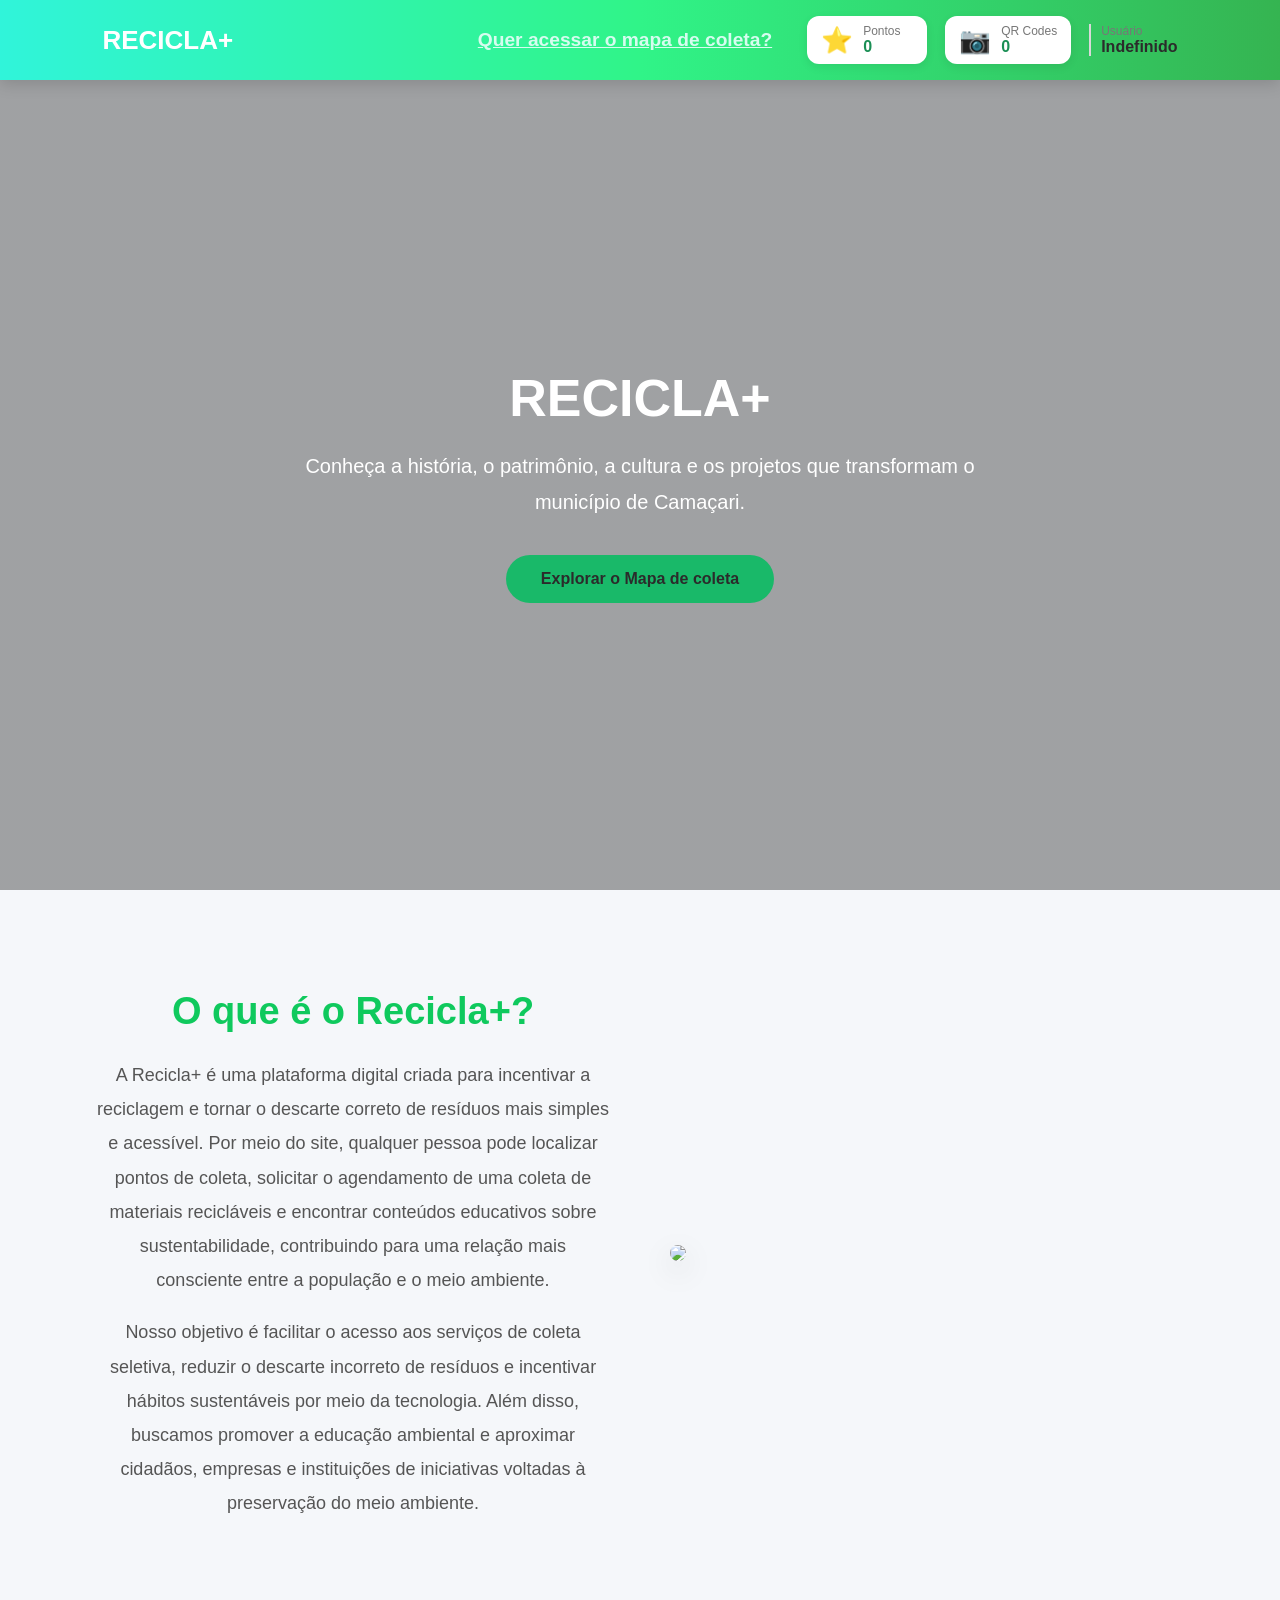
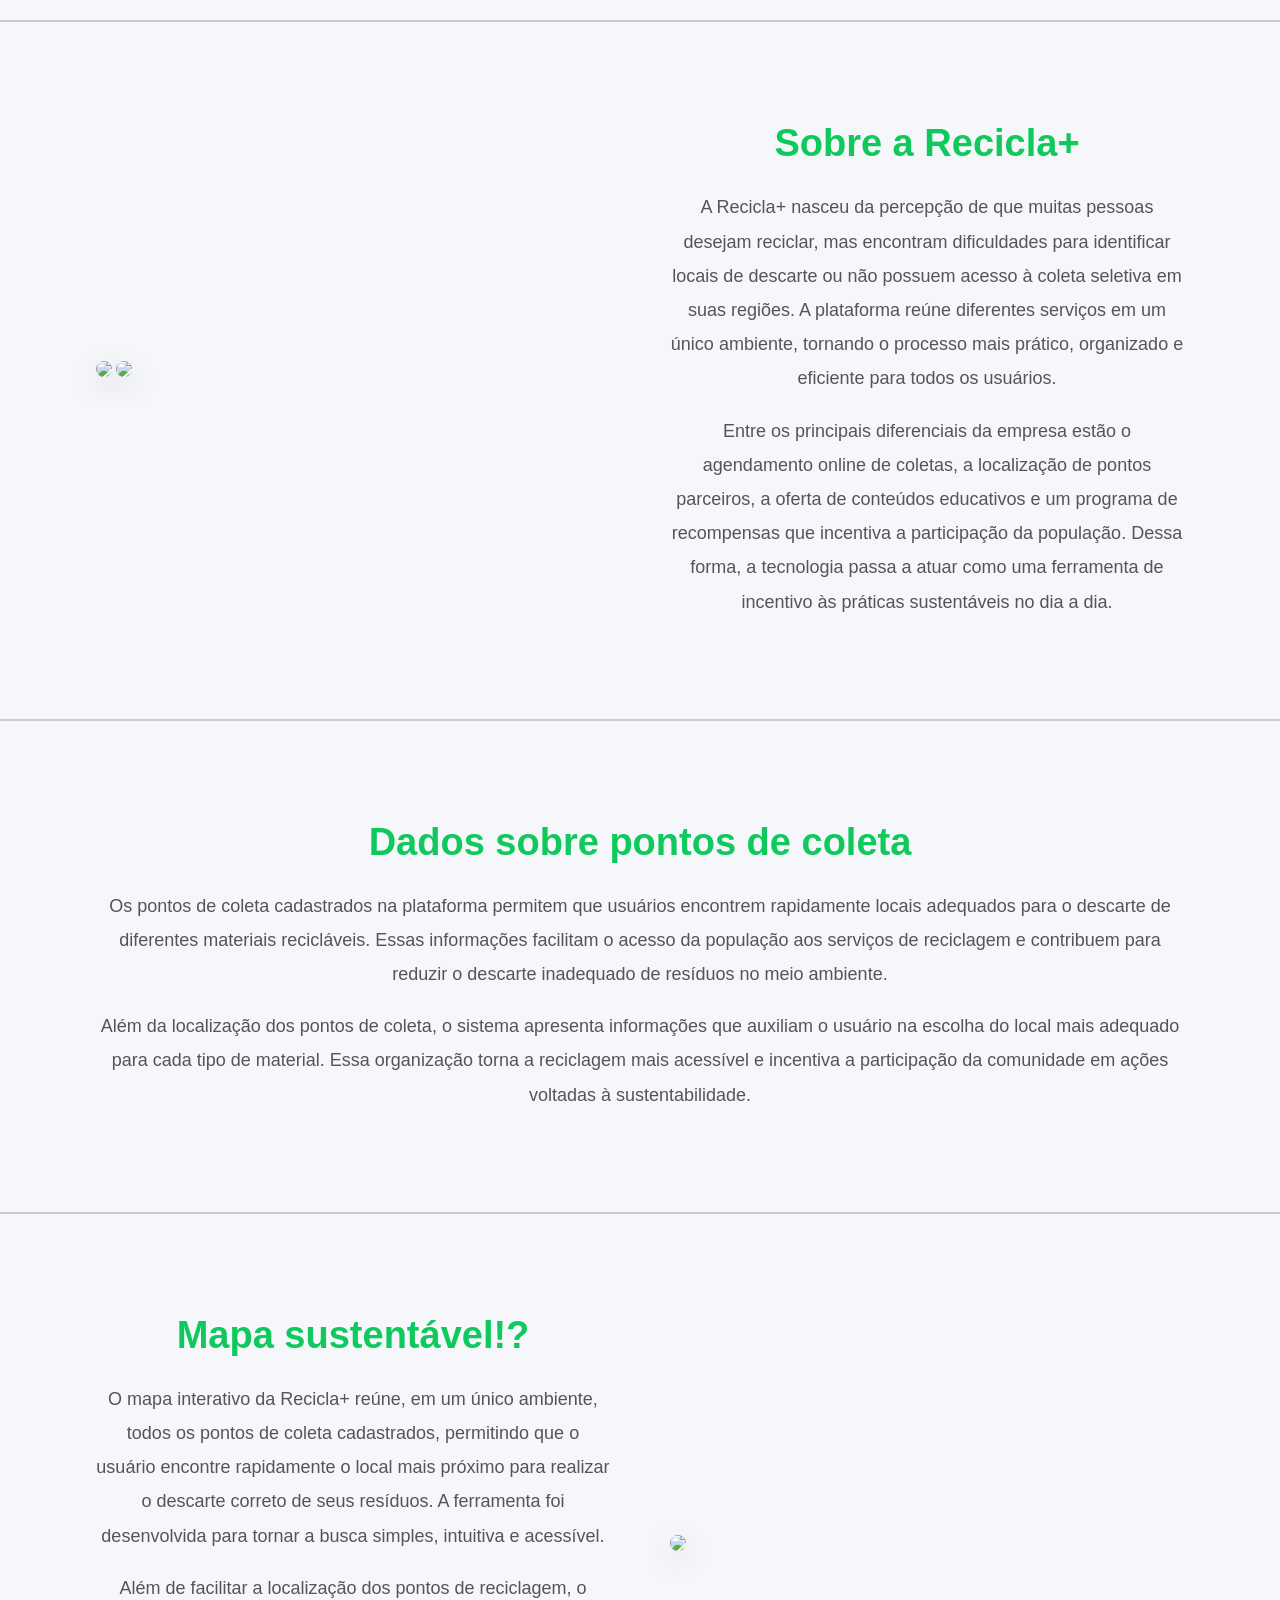
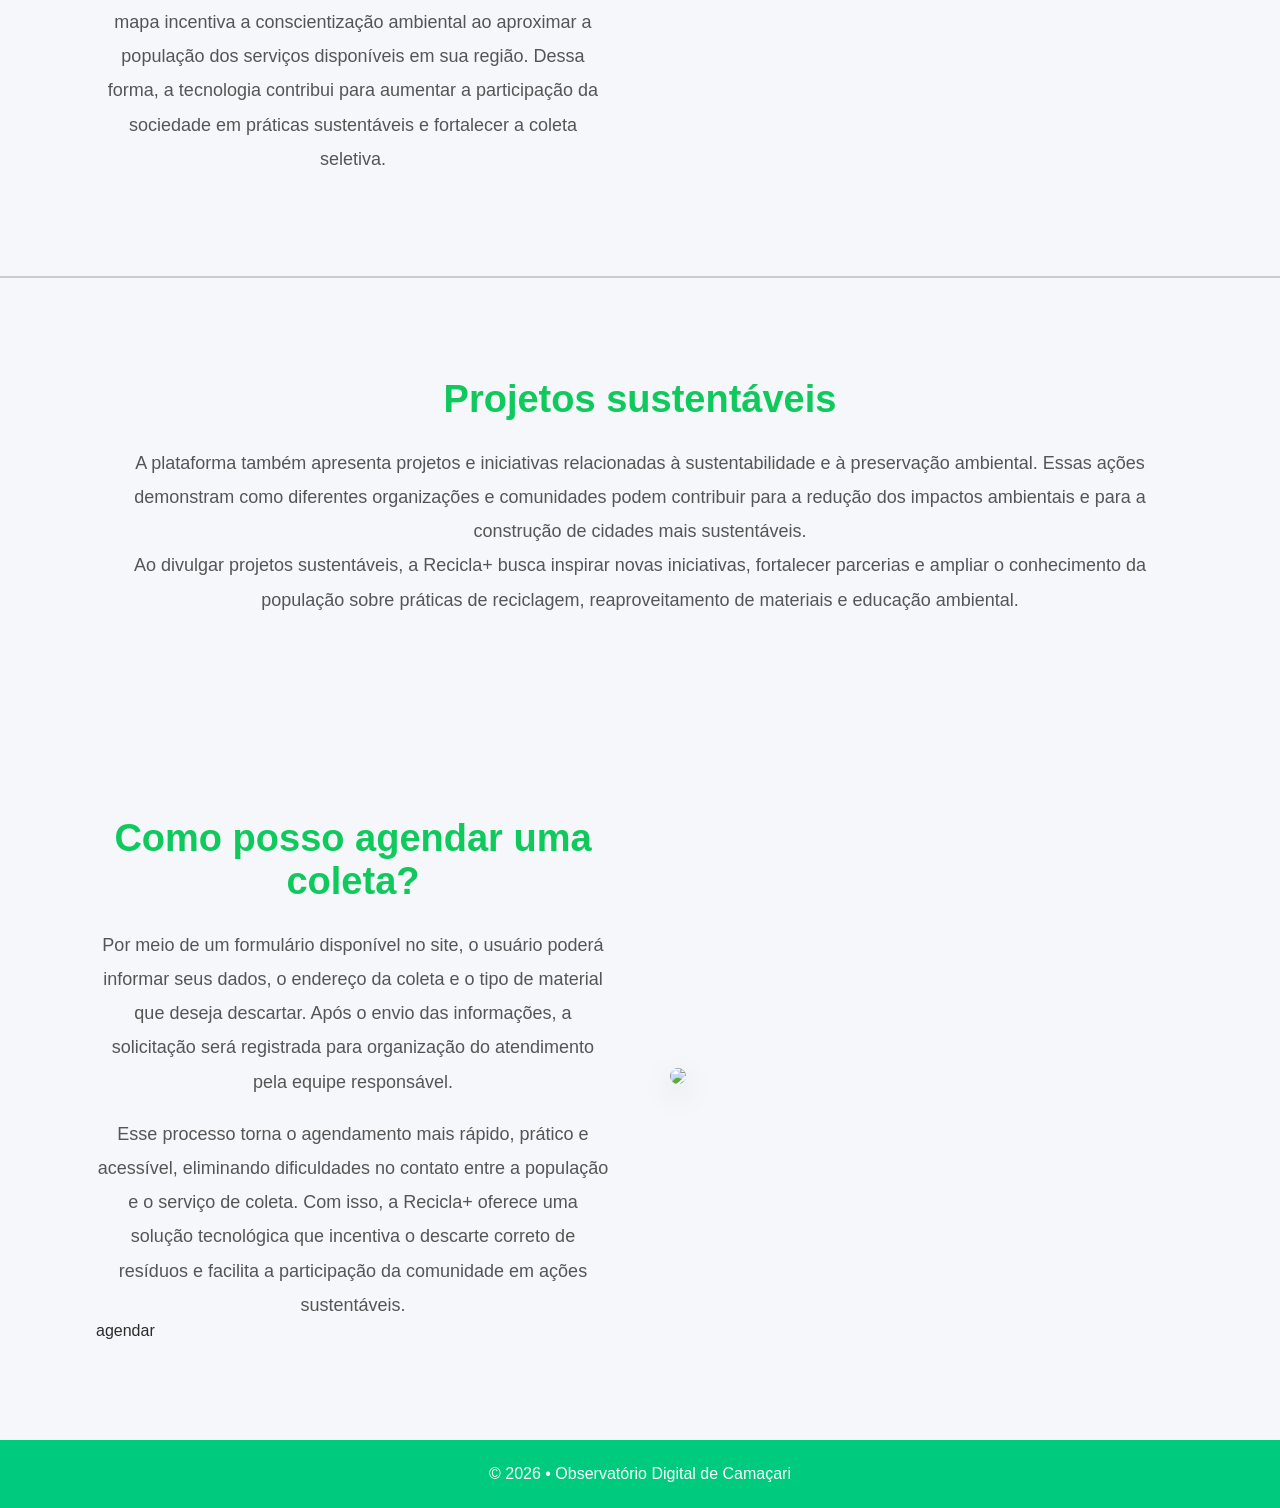
==== commit 261a0a40: "ENviando" ====
--- a/index.html
+++ b/index.html
@@ -99,21 +99,15 @@
 
 <p>
 
-O Observatório Digital de Camaçari é um portal desenvolvido
-pelos estudantes para reunir pesquisas, registros fotográficos,
-entrevistas e informações sobre os patrimônios históricos,
-culturais e sociais do município.
-
-</p>
-
-<br>
-
-<p>
-
-Nosso objetivo é divulgar conhecimentos produzidos durante
-o projeto interdisciplinar, valorizando a memória, a identidade
-e as iniciativas que contribuem para uma sociedade mais justa,
-inclusiva e consciente.
+A Recicla+ é uma plataforma digital criada para incentivar a reciclagem e tornar o descarte correto de resíduos mais simples e acessível. Por meio do site, qualquer pessoa pode localizar pontos de coleta, solicitar o agendamento de uma coleta de materiais recicláveis e encontrar conteúdos educativos sobre sustentabilidade, contribuindo para uma relação mais consciente entre a população e o meio ambiente.
+
+</p>
+
+<br>
+
+<p>
+
+Nosso objetivo é facilitar o acesso aos serviços de coleta seletiva, reduzir o descarte incorreto de resíduos e incentivar hábitos sustentáveis por meio da tecnologia. Além disso, buscamos promover a educação ambiental e aproximar cidadãos, empresas e instituições de iniciativas voltadas à preservação do meio ambiente.
 
 </p>
 
@@ -145,26 +139,15 @@
 
 <p>
 
-O observatório teve como objetivo identificar, analisar e dar visibilidade às práticas, 
-aos saberes e às experiências desenvolvidas em Camaçari que contribuem para a 
-valorização dos povos indígenas, afro-brasileiros e das comunidades tradicionais como 
-produtores de conhecimento, cultura e transformação social. O nosso observatório é fundamentado 
-nos conceitos de contracolonialidade, de Nego Bispo, Bem Viver, de Ailton Krenak, e epistemologias afro
-diaspóricas.
-
-</p>
-
-<br>
-
-<p>
-
-Nossa pesquisa permitiu identificar iniciativas desenvolvidas em comunidades 
-quilombolas, terreiros de matriz africana e organizações locais, evidenciando a permanência 
-dos saberes tradicionais e sua contribuição para a preservação da memória coletiva, da 
-identidade cultural e da sustentabilidade.  O produto é destinado a 
-reunir, organizar e divulgar informações sobre iniciativas culturais, sociais, educativas e 
-ambientais, contribuindo para a preservação do patrimônio cultural, o fortalecimento da 
-identidade local e a democratização do acesso ao conhecimento. 
+A Recicla+ nasceu da percepção de que muitas pessoas desejam reciclar, mas encontram dificuldades para identificar locais de descarte ou não possuem acesso à coleta seletiva em suas regiões. A plataforma reúne diferentes serviços em um único ambiente, tornando o processo mais prático, organizado e eficiente para todos os usuários.
+
+</p>
+
+<br>
+
+<p>
+
+Entre os principais diferenciais da empresa estão o agendamento online de coletas, a localização de pontos parceiros, a oferta de conteúdos educativos e um programa de recompensas que incentiva a participação da população. Dessa forma, a tecnologia passa a atuar como uma ferramenta de incentivo às práticas sustentáveis no dia a dia.
 
 </p>
 
@@ -186,15 +169,15 @@
 
 <p>
 
-(completar)
-
-</p>
-
-<br>
-
-<p>
-
-(completar)
+Os pontos de coleta cadastrados na plataforma permitem que usuários encontrem rapidamente locais adequados para o descarte de diferentes materiais recicláveis. Essas informações facilitam o acesso da população aos serviços de reciclagem e contribuem para reduzir o descarte inadequado de resíduos no meio ambiente.
+
+</p>
+
+<br>
+
+<p>
+
+Além da localização dos pontos de coleta, o sistema apresenta informações que auxiliam o usuário na escolha do local mais adequado para cada tipo de material. Essa organização torna a reciclagem mais acessível e incentiva a participação da comunidade em ações voltadas à sustentabilidade.
 
 </p>
 
@@ -212,25 +195,19 @@
 
 <div class="texto1">
 
-<h2>Mapa Interativo!?</h2>
-
-<p>
-
-O Observatório Digital de Camaçari é um portal desenvolvido
-pelos estudantes para reunir pesquisas, registros fotográficos,
-entrevistas e informações sobre os patrimônios históricos,
-culturais e sociais do município.
-
-</p>
-
-<br>
-
-<p>
-
-Nosso objetivo é divulgar conhecimentos produzidos durante
-o projeto interdisciplinar, valorizando a memória, a identidade
-e as iniciativas que contribuem para uma sociedade mais justa,
-inclusiva e consciente.
+<h2>Mapa sustentável!?</h2>
+
+<p>
+
+O mapa interativo da Recicla+ reúne, em um único ambiente, todos os pontos de coleta cadastrados, permitindo que o usuário encontre rapidamente o local mais próximo para realizar o descarte correto de seus resíduos. A ferramenta foi desenvolvida para tornar a busca simples, intuitiva e acessível.
+
+</p>
+
+<br>
+
+<p>
+
+Além de facilitar a localização dos pontos de reciclagem, o mapa incentiva a conscientização ambiental ao aproximar a população dos serviços disponíveis em sua região. Dessa forma, a tecnologia contribui para aumentar a participação da sociedade em práticas sustentáveis e fortalecer a coleta seletiva.
 
 </p>
 
@@ -253,9 +230,17 @@
 
 <h2>Projetos sustentáveis</h2>
 
-<p>Os projetos sociais desempenham um papel fundamental na promoção da cidadania, da inclusão e da melhoria da qualidade de vida da população. Em municípios como Camaçari, onde diferentes realidades sociais convivem diariamente, essas iniciativas surgem como importantes ferramentas para reduzir desigualdades, ampliar oportunidades e fortalecer os vínculos entre a comunidade e o poder público.</p>
-
-<p>Muito além da assistência imediata, os projetos sociais representam espaços de desenvolvimento humano. Por meio de ações voltadas à educação, cultura, esporte, saúde, meio ambiente, capacitação profissional e inclusão social, eles oferecem oportunidades para que crianças, jovens, adultos e idosos possam desenvolver suas habilidades, construir novos conhecimentos e exercer plenamente sua cidadania.</p>
+<p>
+
+A plataforma também apresenta projetos e iniciativas relacionadas à sustentabilidade e à preservação ambiental. Essas ações demonstram como diferentes organizações e comunidades podem contribuir para a redução dos impactos ambientais e para a construção de cidades mais sustentáveis.
+
+</p>
+
+<p>
+
+Ao divulgar projetos sustentáveis, a Recicla+ busca inspirar novas iniciativas, fortalecer parcerias e ampliar o conhecimento da população sobre práticas de reciclagem, reaproveitamento de materiais e educação ambiental.
+
+</p>
 
 </div>
 
@@ -266,9 +251,6 @@
         <!-- Os cards serão criados pelo JavaScript -->
     </main>
 
-
-
-
 </section>
 
 
@@ -280,21 +262,15 @@
 
 <p>
 
-O Observatório Digital de Camaçari é um portal desenvolvido
-pelos estudantes para reunir pesquisas, registros fotográficos,
-entrevistas e informações sobre os patrimônios históricos,
-culturais e sociais do município.
-
-</p>
-
-<br>
-
-<p>
-
-Nosso objetivo é divulgar conhecimentos produzidos durante
-o projeto interdisciplinar, valorizando a memória, a identidade
-e as iniciativas que contribuem para uma sociedade mais justa,
-inclusiva e consciente.
+Por meio de um formulário disponível no site, o usuário poderá informar seus dados, o endereço da coleta e o tipo de material que deseja descartar. Após o envio das informações, a solicitação será registrada para organização do atendimento pela equipe responsável.
+
+</p>
+
+<br>
+
+<p>
+
+Esse processo torna o agendamento mais rápido, prático e acessível, eliminando dificuldades no contato entre a população e o serviço de coleta. Com isso, a Recicla+ oferece uma solução tecnológica que incentiva o descarte correto de resíduos e facilita a participação da comunidade em ações sustentáveis.
 
 </p>
 
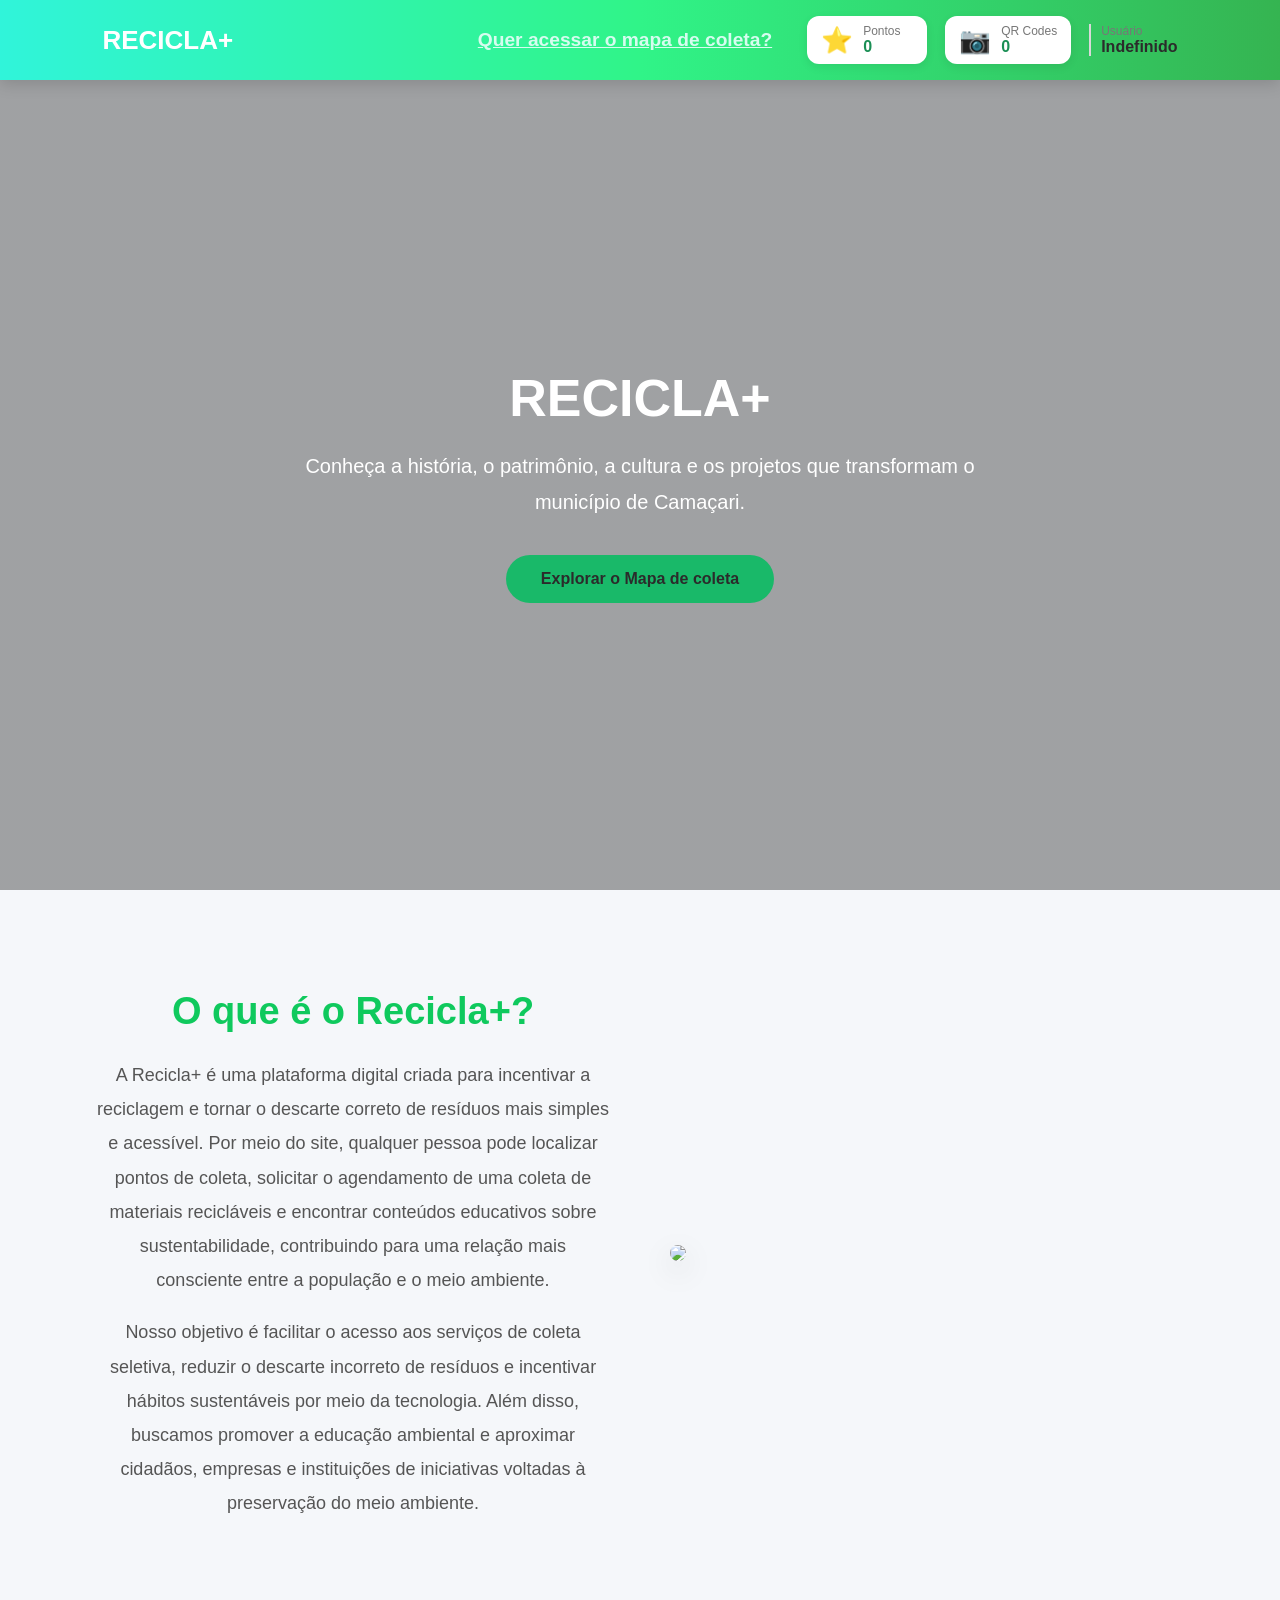
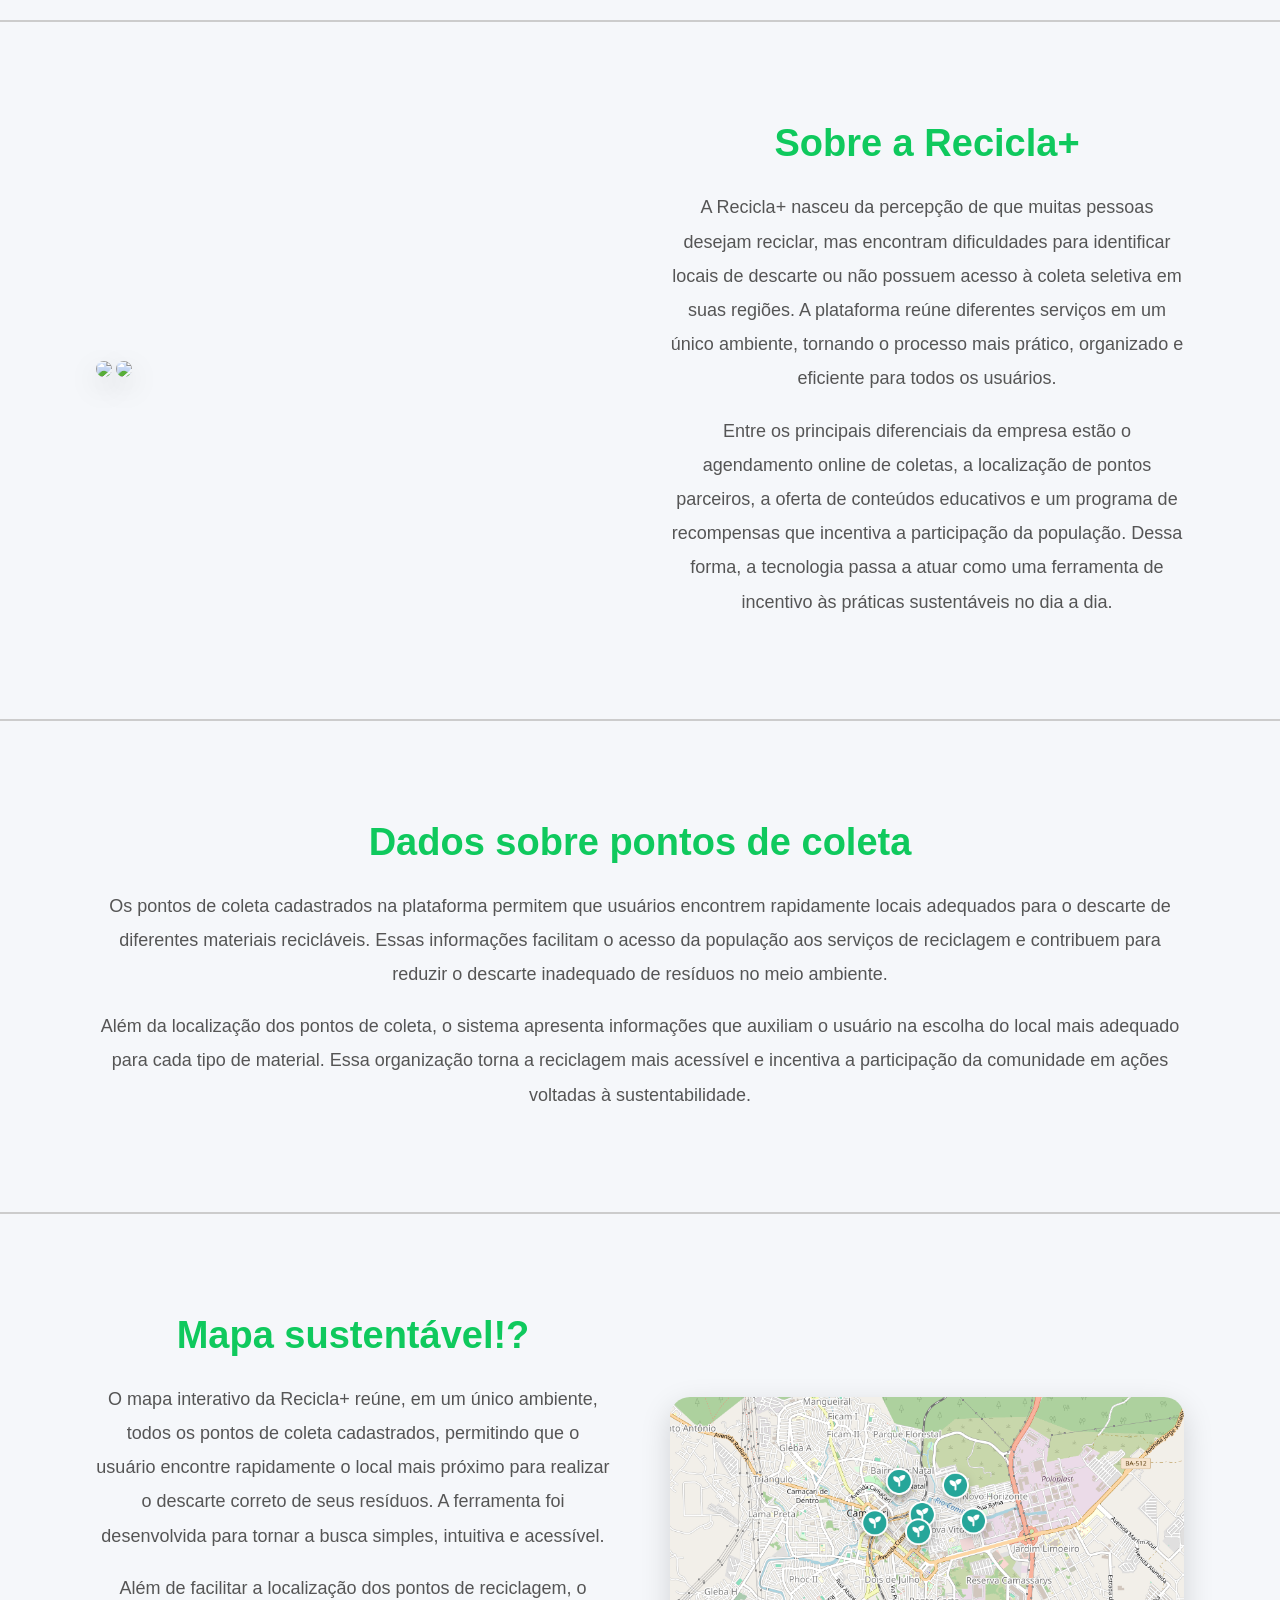
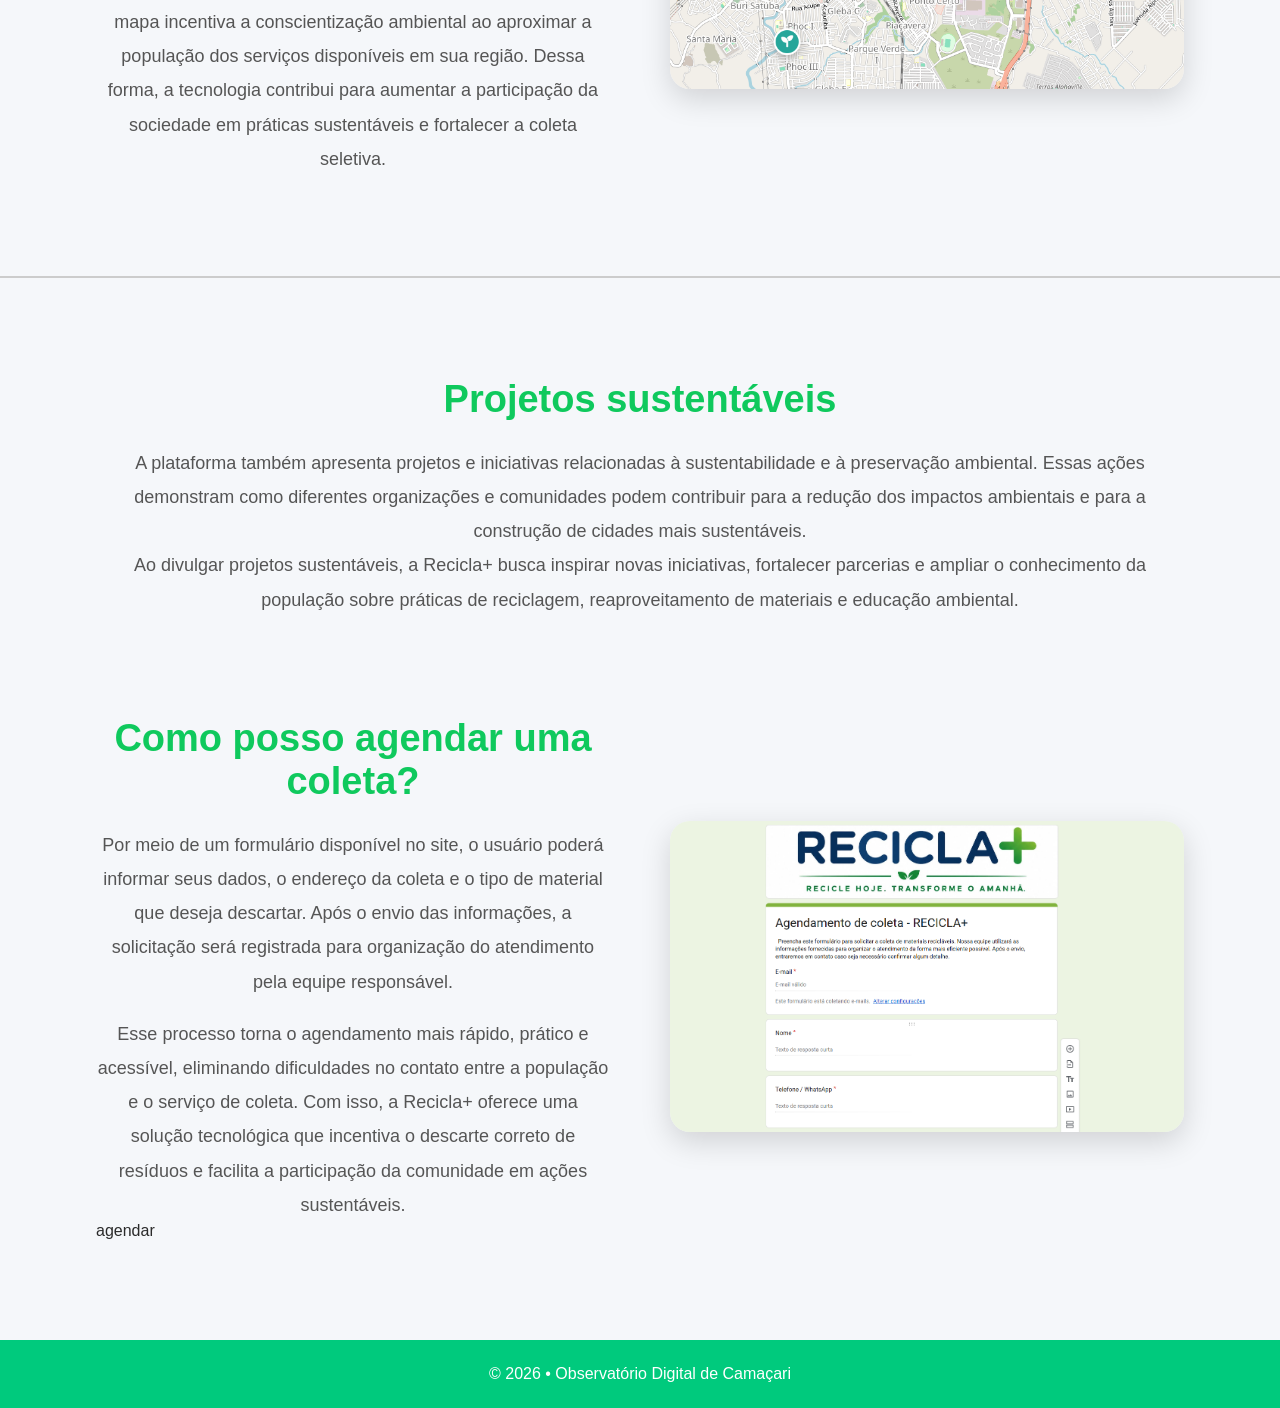
==== commit 3580bcb5: "Atualizações ai véi" ====
--- a/index.html
+++ b/index.html
@@ -215,7 +215,7 @@
 
 <div class="imagem">
 
-<img src="mapa.png">
+<img src="map.png">
 
 </div>
 
@@ -246,10 +246,7 @@
 
 </section>
 
- <!-- Cards da galeria-->
-    <main class="galeria" id="galeria">
-        <!-- Os cards serão criados pelo JavaScript -->
-    </main>
+ 
 
 </section>
 
@@ -279,7 +276,7 @@
 
 <div class="imagem">
 
-<img src="https://encrypted-tbn0.gstatic.com/images?q=tbn:ANd9GcSHN-goLT7LZ_uojBtQTOiPHWVU9CE-BYgIHt07w3ZBGQ&s=10">
+<img src="reci.png" id="form">
 
 </div>
 
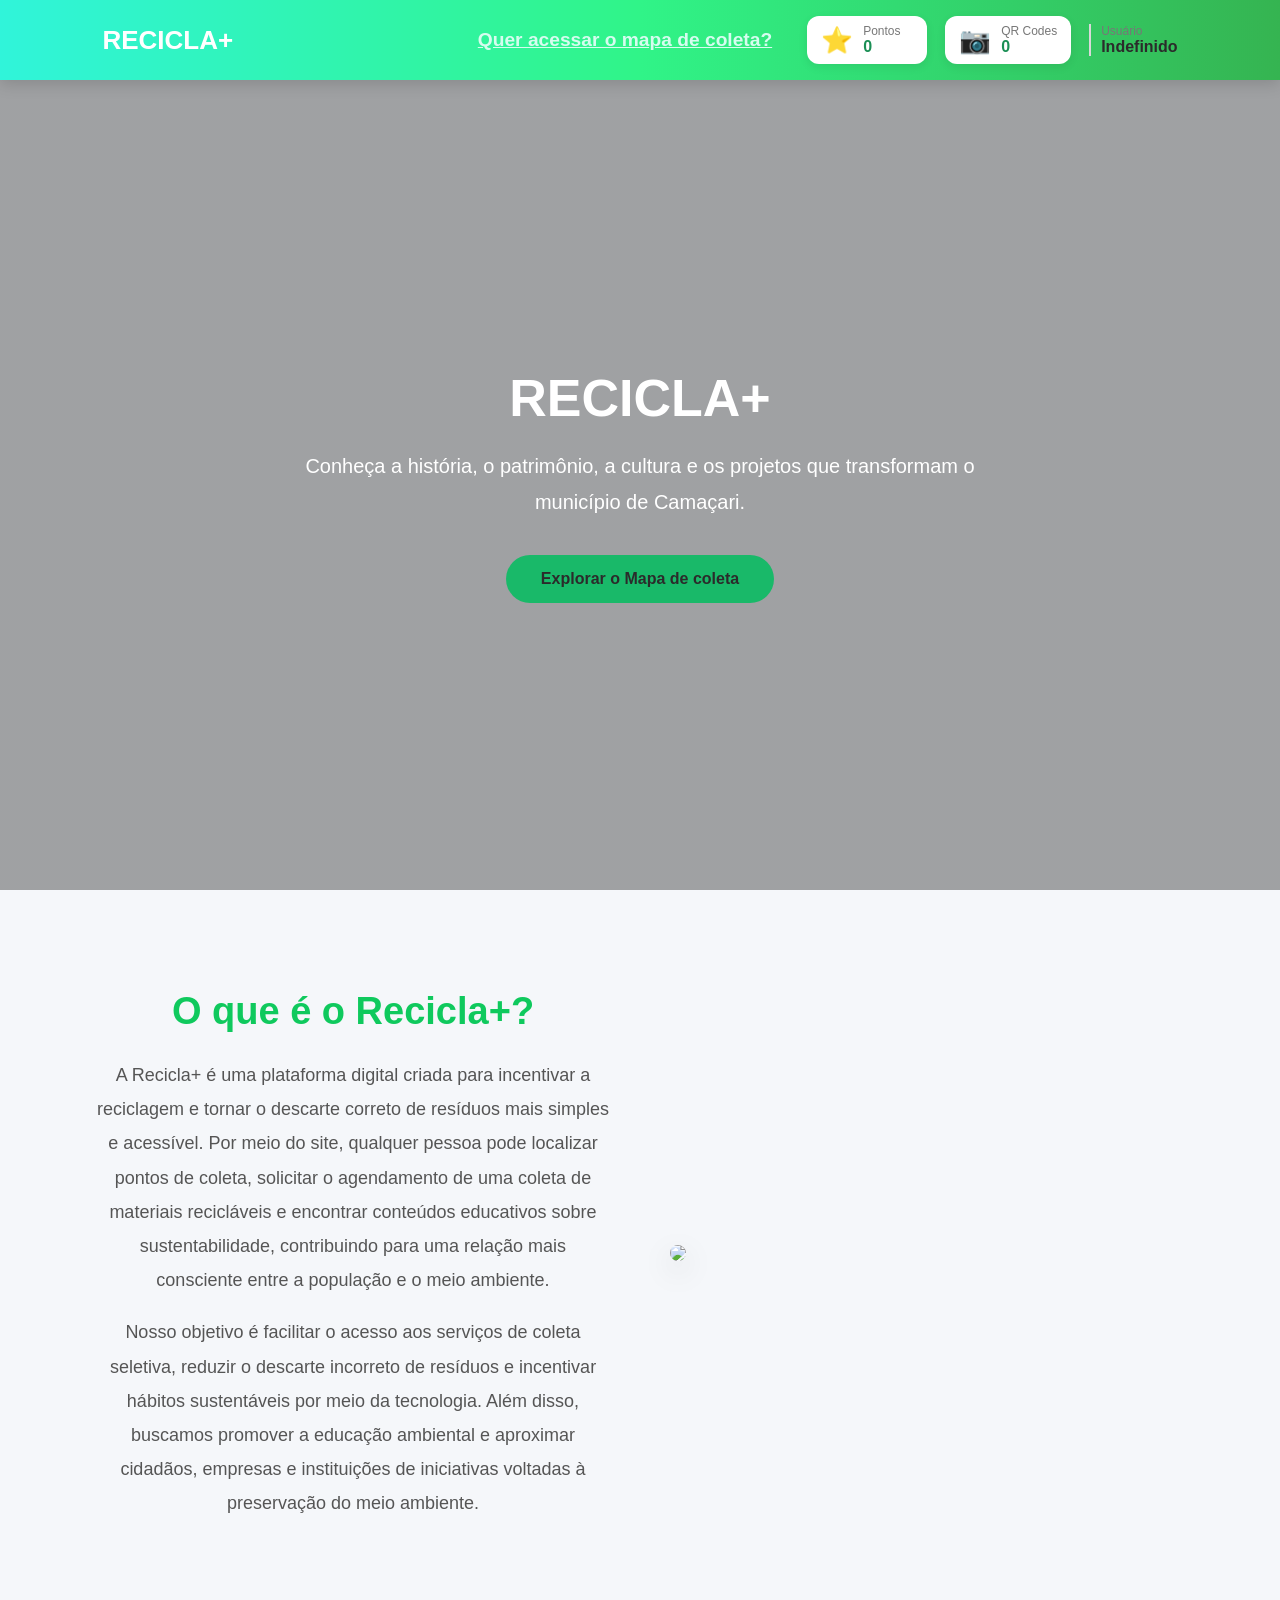
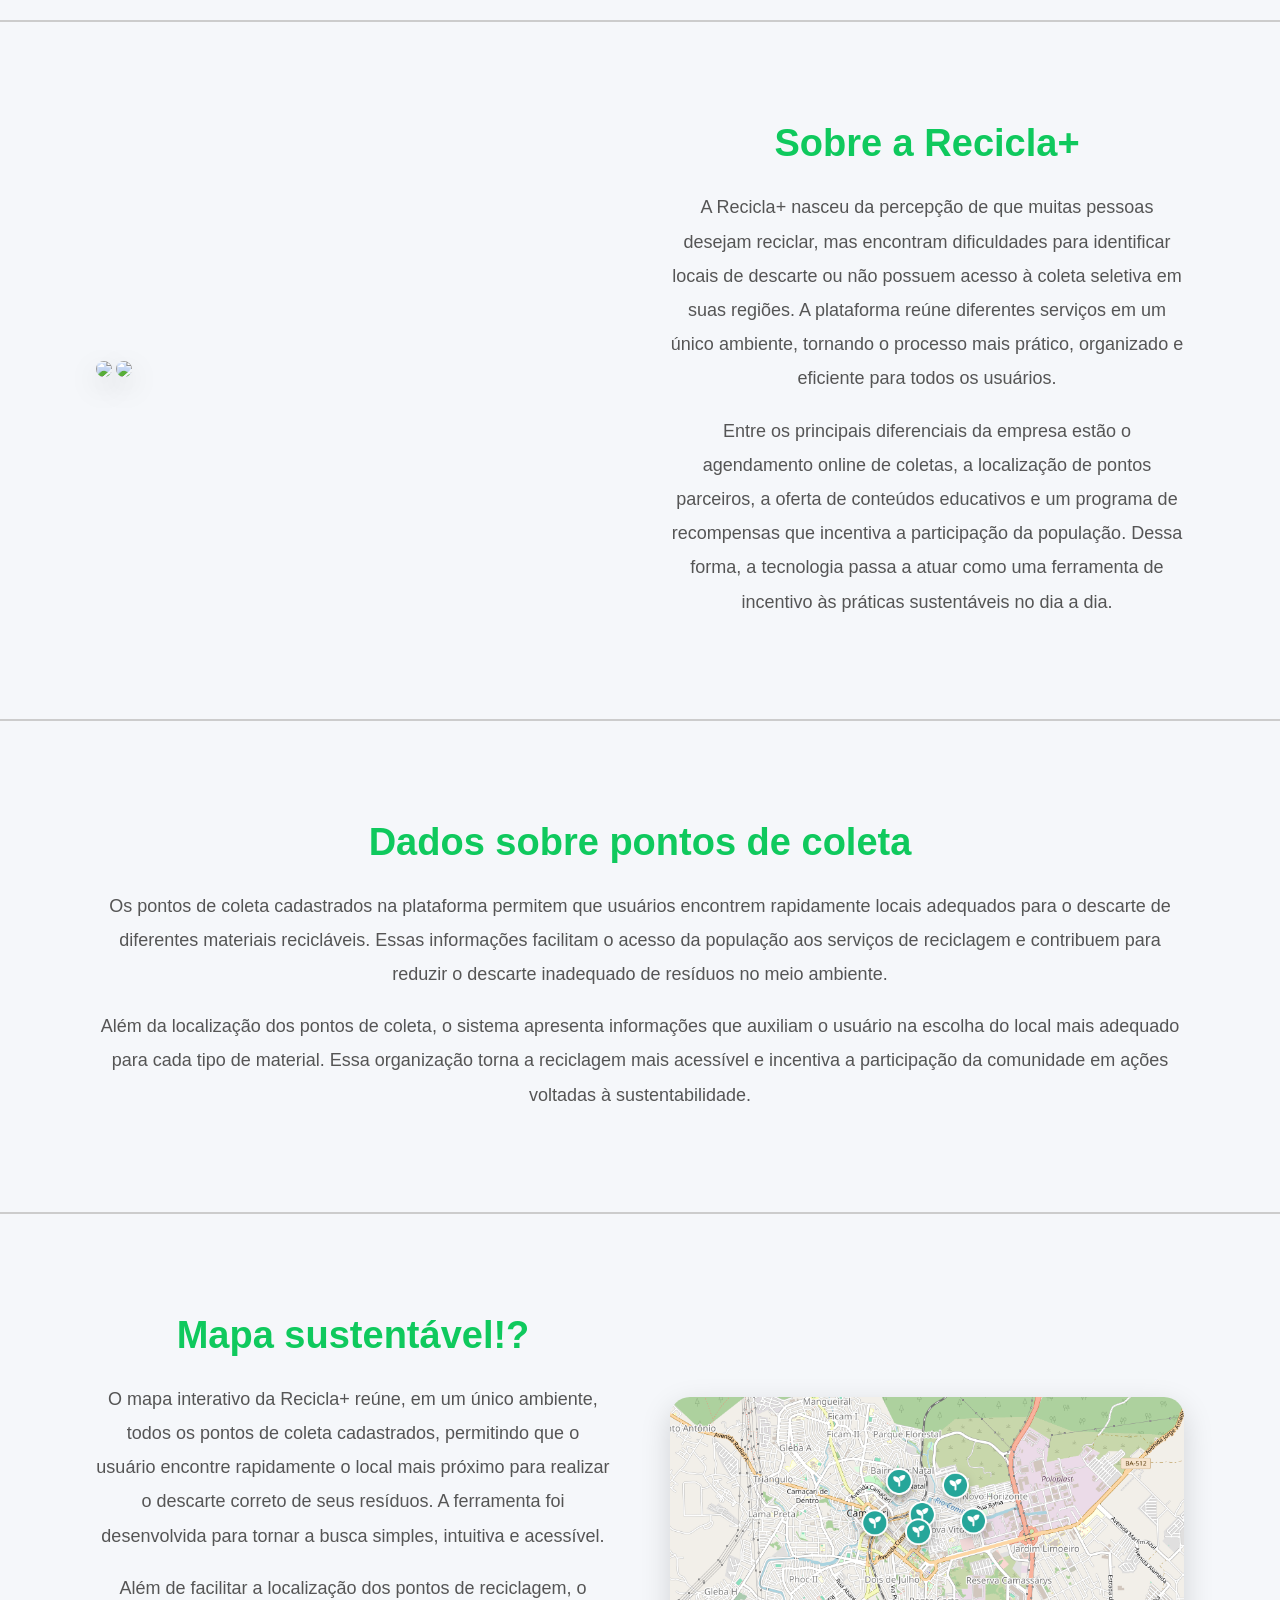
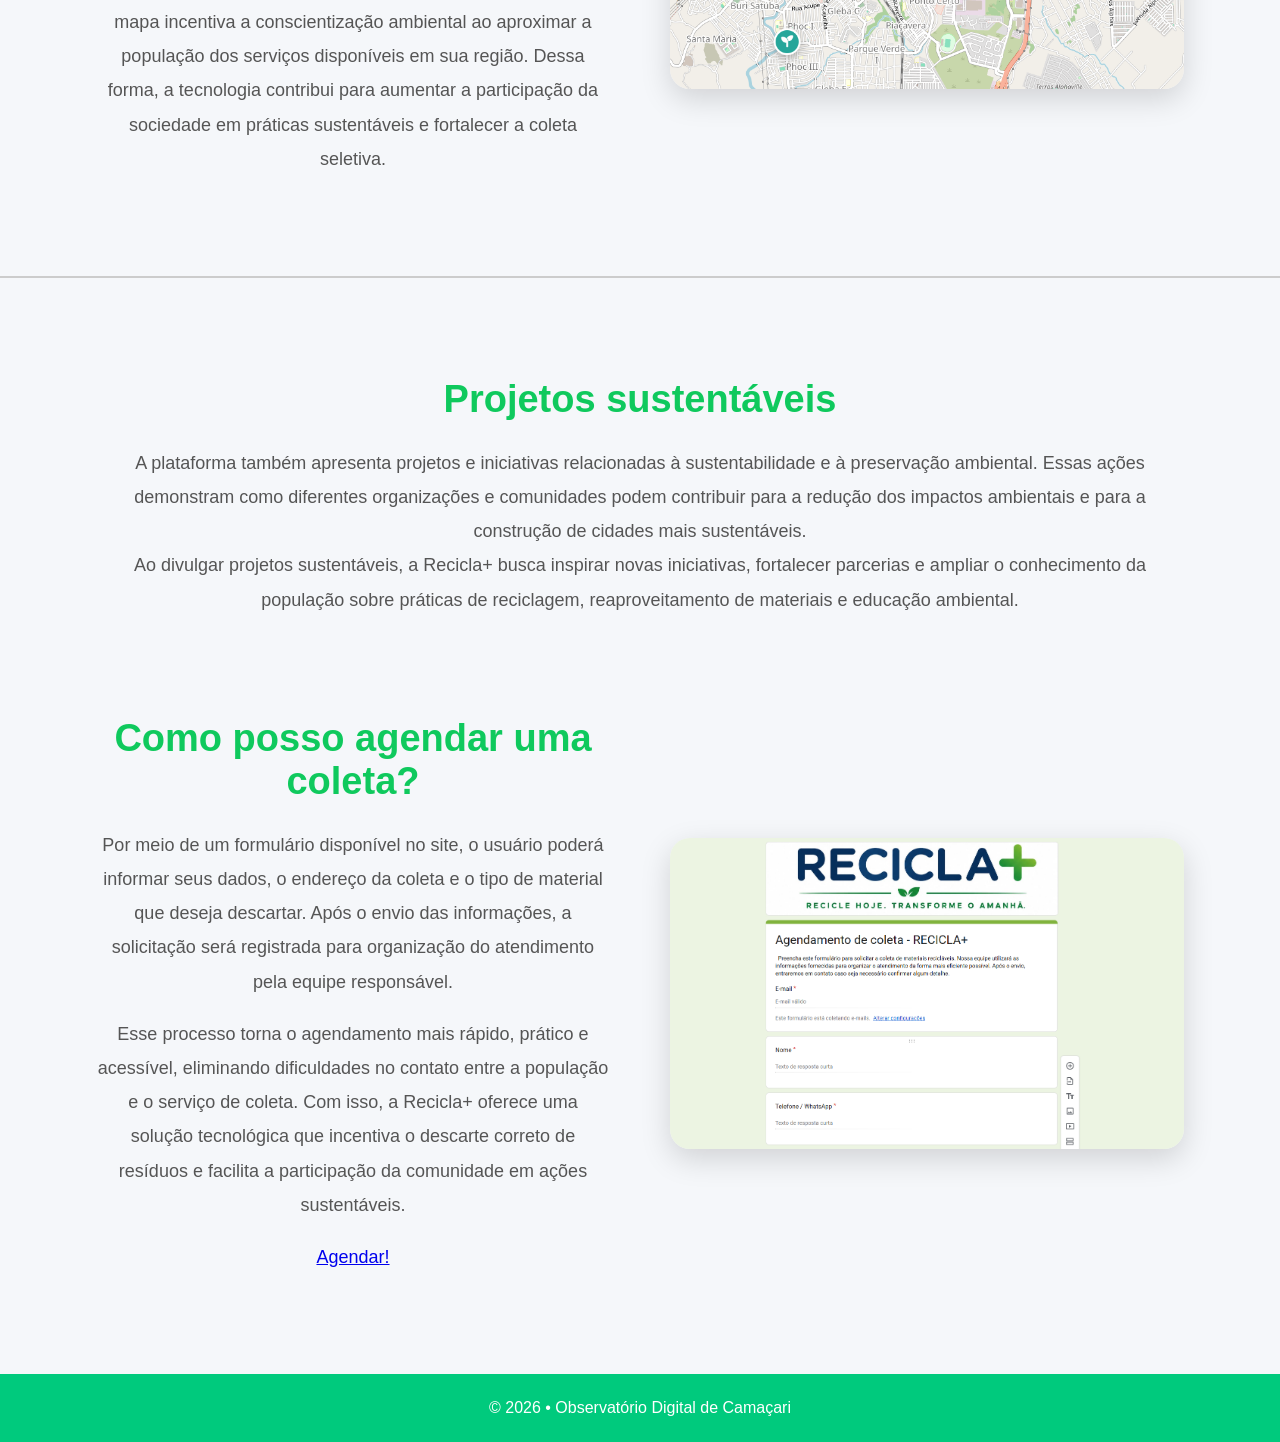
==== commit 2a9b7c8c: "Adicionando detalhes finais" ====
--- a/index.html
+++ b/index.html
@@ -215,7 +215,7 @@
 
 <div class="imagem">
 
-<img src="map.png">
+<img src="map.png" id="mapaLink">
 
 </div>
 
@@ -270,11 +270,11 @@
 Esse processo torna o agendamento mais rápido, prático e acessível, eliminando dificuldades no contato entre a população e o serviço de coleta. Com isso, a Recicla+ oferece uma solução tecnológica que incentiva o descarte correto de resíduos e facilita a participação da comunidade em ações sustentáveis.
 
 </p>
-
-<a> agendar </a>
-</div>
-
-<div class="imagem">
+<br> 
+<p> <a href="https://docs.google.com/forms/d/e/1FAIpQLScAx-F0cmU5muKfCcf9tGJcKMEn1fcJXL_3cjPBr0q6bbxZ-g/viewform?usp=dialog"> Agendar! </a></p>
+</div>
+
+<div class="imagem" >
 
 <img src="reci.png" id="form">
 
